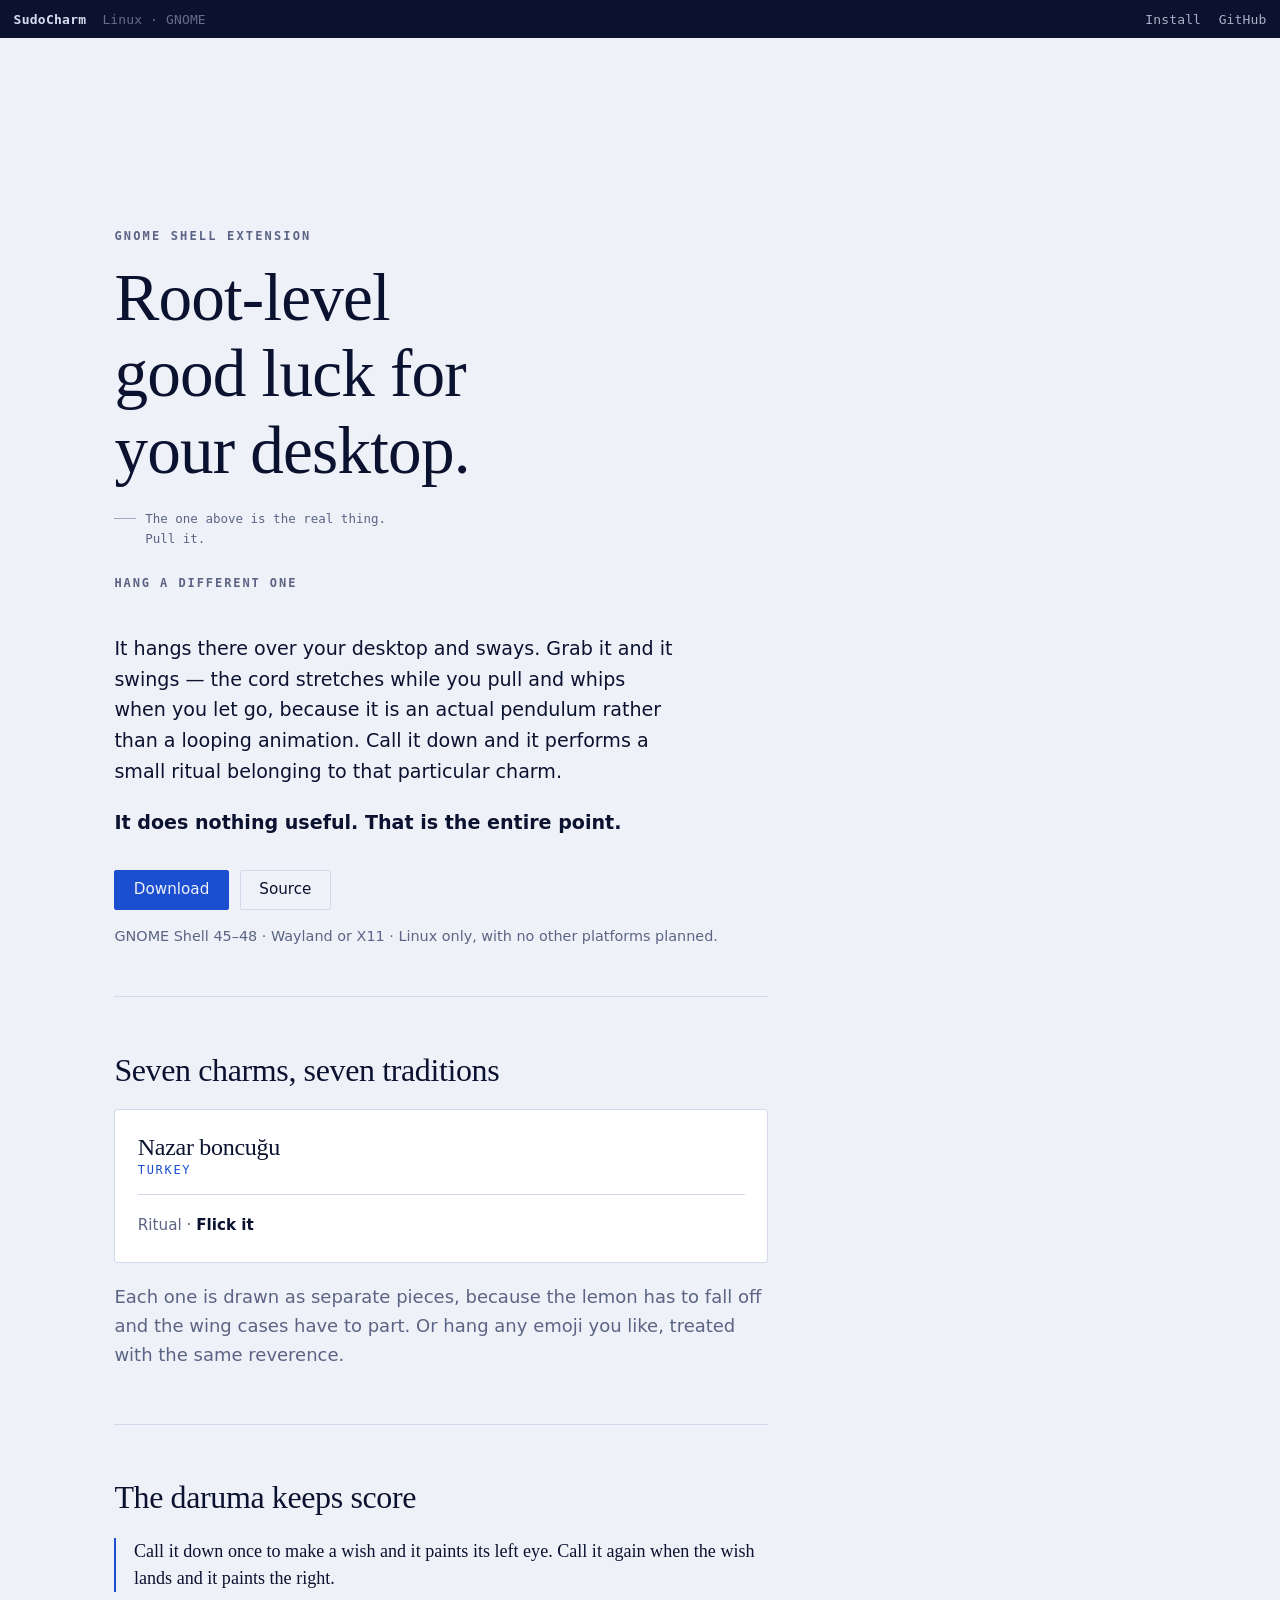
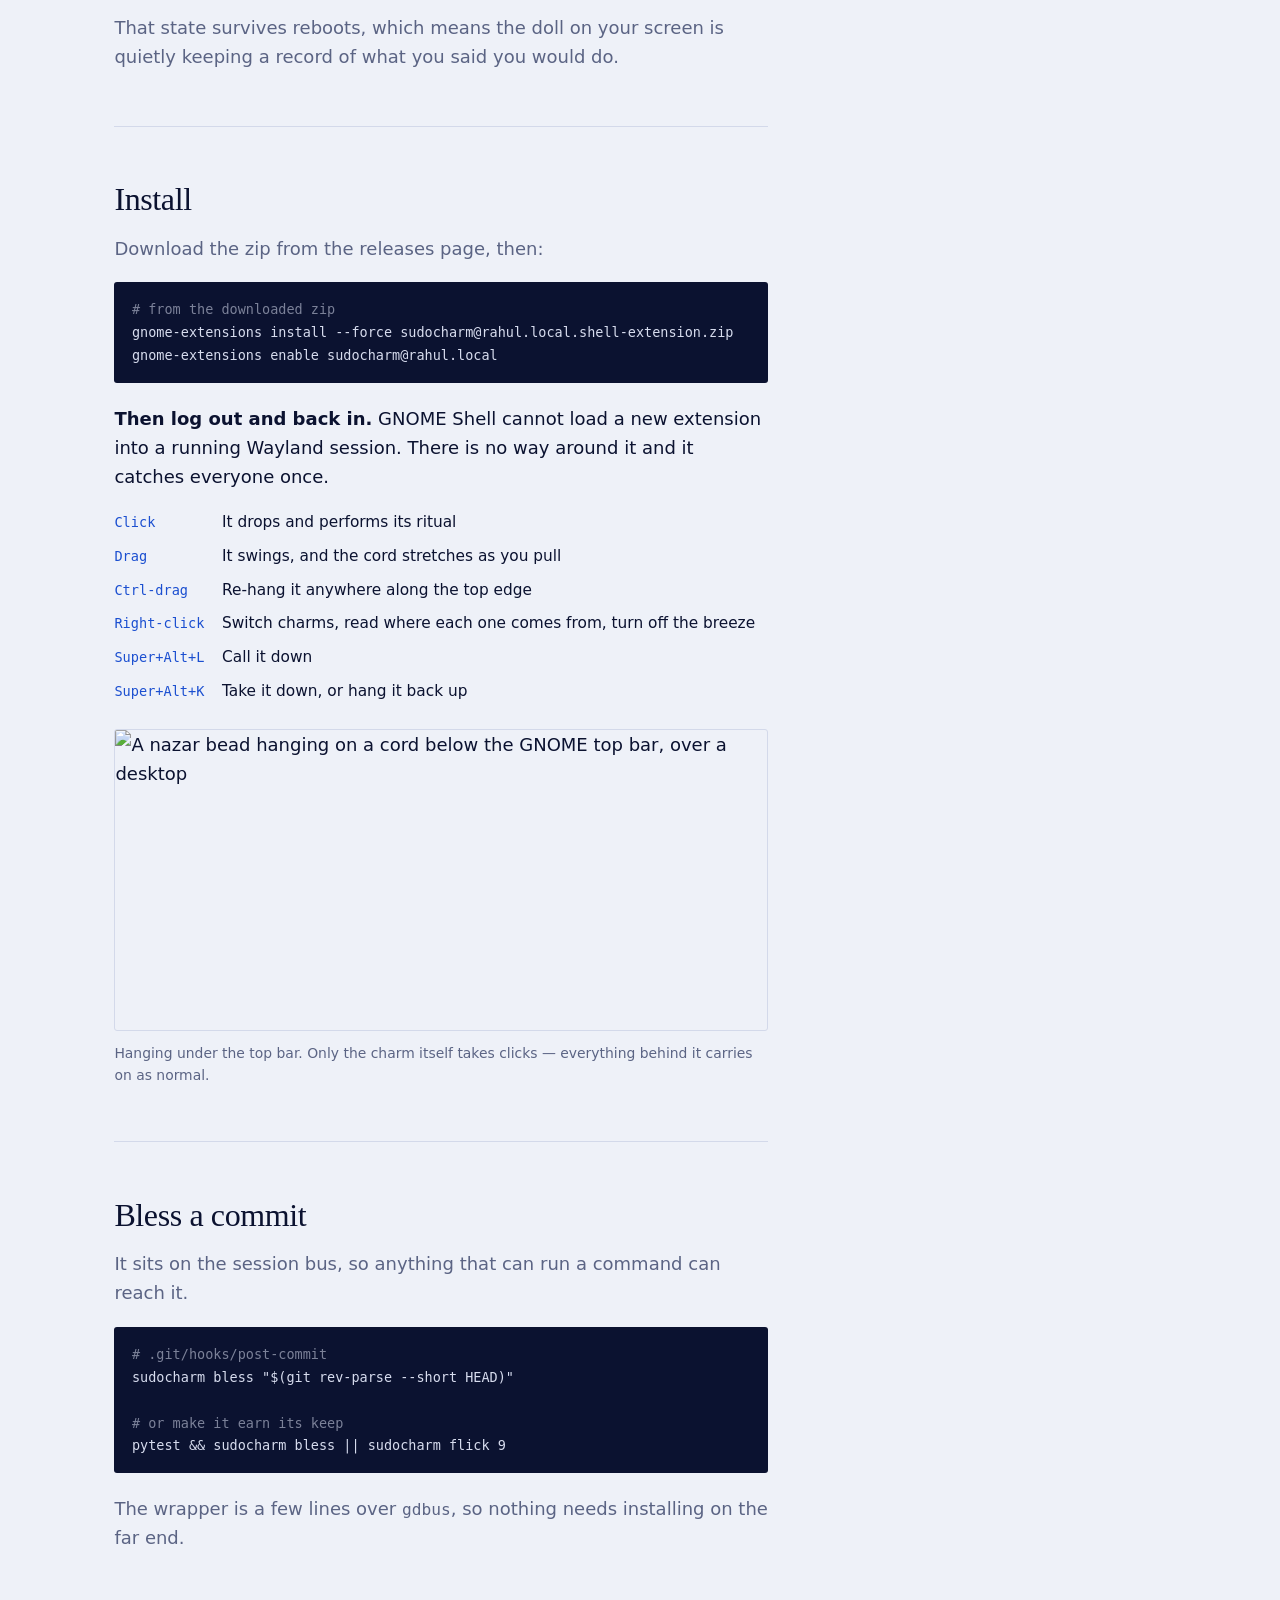
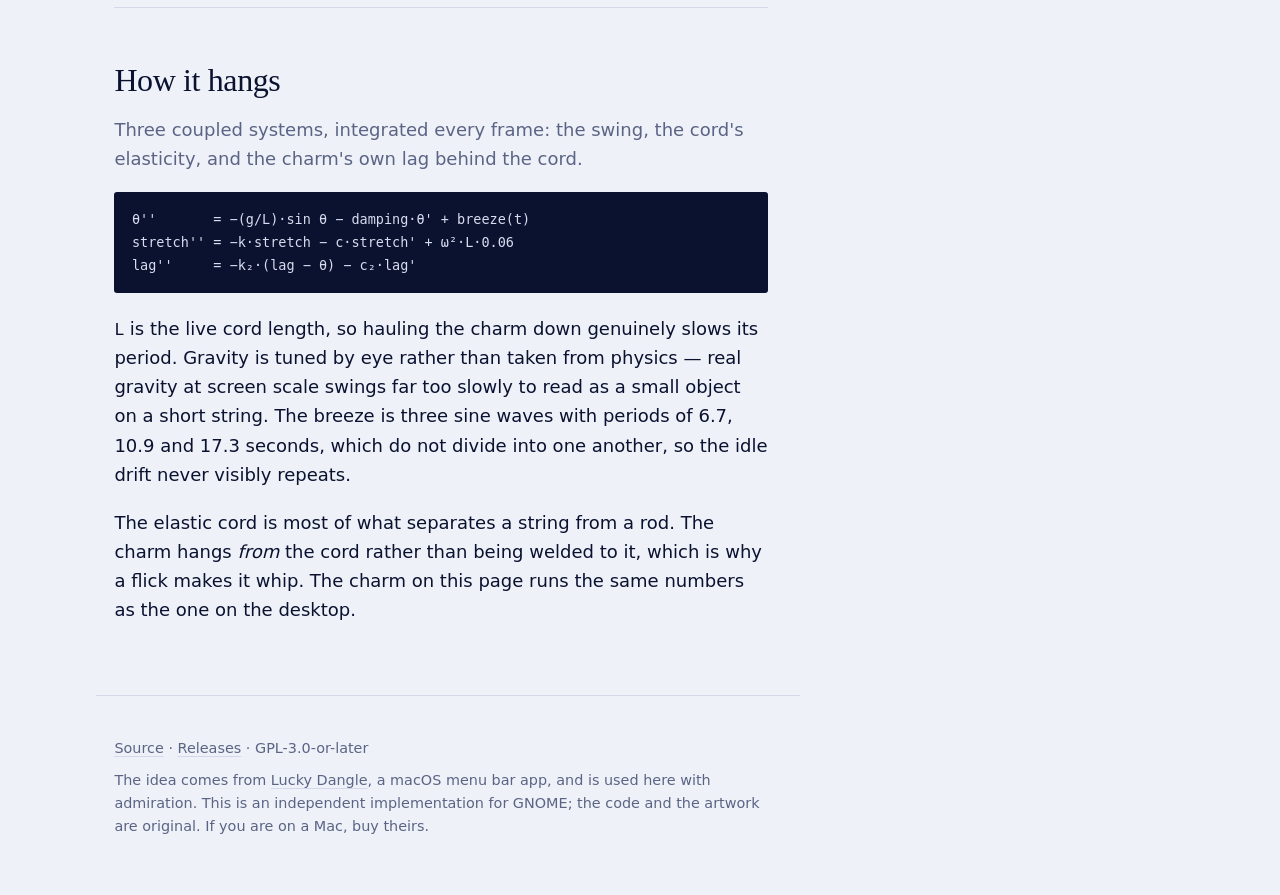
==== site/index.template.html @ a190c5fa "Hang the charm in the corner, over the page, with nothing behind it The shelf was wrong. It solved t" ====
<!doctype html>
<html lang="en" data-charm="nazar">
<head>
<meta charset="utf-8">
<meta name="viewport" content="width=device-width, initial-scale=1, viewport-fit=cover">
<title>SudoCharm — root-level good luck for your desktop</title>
<meta name="description" content="A good luck charm that hangs from the top of your screen and sways. A GNOME Shell extension for Linux. It does nothing useful, and that is the entire point.">
<meta name="theme-color" content="#0b1230">
<meta property="og:type" content="website">
<meta property="og:title" content="SudoCharm">
<meta property="og:description" content="Root-level good luck for your desktop. A good luck charm that hangs from the top of your screen and sways.">
<meta property="og:url" content="https://rahulpatwa1303.github.io/SudoCharm/">
<meta name="twitter:card" content="summary_large_image">
<link rel="icon" href="data:image/svg+xml,%3Csvg xmlns='http://www.w3.org/2000/svg' viewBox='0 0 32 32'%3E%3Cpath d='M16 0v9' stroke='%23888' stroke-width='1.5'/%3E%3Ccircle cx='16' cy='21' r='10' fill='%231b4fd0'/%3E%3Ccircle cx='16' cy='21' r='6.4' fill='%23fff'/%3E%3Ccircle cx='16' cy='21' r='3.4' fill='%2360c0e0'/%3E%3Ccircle cx='16' cy='21' r='1.5' fill='%230b1230'/%3E%3C/svg%3E">
<style>
/* ---------------------------------------------------------------- palette
 * One set of tokens, re-pointed per charm. Only the tokens change; every
 * consumer transitions, which is what makes the theme swap feel like the
 * page was re-hung rather than repainted. */
:root {
  --paper: #eef1f8;  --ink: #0b1230;  --accent: #1b4fd0;
  --muted: #5b6484;  --rule: #d3d9ea;  --bar: #0b1230;  --bar-ink: #d7dcee;
  --card: #ffffff;   --cord: #7d8398;
  --serif: Georgia, 'Iowan Old Style', 'Palatino Linotype', Palatino, serif;
  --sans: ui-sans-serif, system-ui, -apple-system, 'Segoe UI', Roboto, 'Helvetica Neue', Arial, sans-serif;
  --mono: ui-monospace, 'SF Mono', 'JetBrains Mono', 'DejaVu Sans Mono', Menlo, Consolas, monospace;
  --bar-h: 34px;
  color-scheme: light;
}
:root[data-charm=hamsa]     { --paper:#e9f2f0; --ink:#062421; --accent:#0d7a70; --muted:#4c6b67; --rule:#cbdfdb; --bar:#062421; --bar-ink:#cfe4e0; }
:root[data-charm=nimbu]     { --paper:#fbf5e4; --ink:#382806; --accent:#c8371f; --muted:#6d5c30; --rule:#e6dcbe; --bar:#382806; --bar-ink:#efe3c4; }
:root[data-charm=daruma]    { --paper:#f8ecea; --ink:#2e0c0a; --accent:#a5251c; --muted:#6f4a46; --rule:#e6cdc9; --bar:#2e0c0a; --bar-ink:#efd7d3; }
:root[data-charm=neko]      { --paper:#f7f6f3; --ink:#241f18; --accent:#a8781f; --muted:#6b6255; --rule:#e2ded4; --bar:#241f18; --bar-ink:#e8e3d8; }
:root[data-charm=horseshoe] { --paper:#f1edea; --ink:#211816; --accent:#7a4a2c; --muted:#6a5c55; --rule:#ded5cf; --bar:#211816; --bar-ink:#e5dcd6; }
:root[data-charm=scarab]    { --paper:#e9f1ec; --ink:#06231a; --accent:#0f7a52; --muted:#4d6b5e; --rule:#ccdfd4; --bar:#06231a; --bar-ink:#cfe6da; }

/* dark:start */
@media (prefers-color-scheme: dark) {
  :root {
    --paper:#080c1c; --ink:#dfe4f4; --accent:#6f9bff; --muted:#8a93b2;
    --rule:#1c2440; --bar:#05091a; --bar-ink:#aeb7d6;
    --card:#0f1428; --cord:#59607a; color-scheme: dark;
  }
  :root[data-charm=hamsa]     { --paper:#051614; --ink:#d5e7e3; --accent:#3fbfae; --muted:#7d9c96; --rule:#0e2b27; --bar:#03110f; --bar-ink:#a8c6c0; --card:#082019; }
  :root[data-charm=nimbu]     { --paper:#191204; --ink:#f0e4c6; --accent:#f0703f; --muted:#a2916a; --rule:#33280d; --bar:#120d03; --bar-ink:#d4c395; --card:#221909; }
  :root[data-charm=daruma]    { --paper:#170705; --ink:#f2dbd7; --accent:#e2604f; --muted:#a58480; --rule:#33130f; --bar:#100403; --bar-ink:#d3aca6; --card:#210b09; }
  :root[data-charm=neko]      { --paper:#12100d; --ink:#eee9dd; --accent:#e0ad4a; --muted:#9a9184; --rule:#2b271f; --bar:#0c0a08; --bar-ink:#cbc4b4; --card:#1b1813; }
  :root[data-charm=horseshoe] { --paper:#100b0a; --ink:#eae0d9; --accent:#c88a5c; --muted:#988a81; --rule:#292019; --bar:#0a0706; --bar-ink:#c6b8ae; --card:#191210; }
  :root[data-charm=scarab]    { --paper:#041310; --ink:#d7ece0; --accent:#35c085; --muted:#7ea08f; --rule:#0d2b21; --bar:#020d0a; --bar-ink:#a8cbb9; --card:#071e17; }
}
/* dark:end */

/* ------------------------------------------------------------------ base */
* { box-sizing: border-box; }
html { -webkit-text-size-adjust: 100%; }
body {
  margin: 0;
  background: var(--paper);
  color: var(--ink);
  font: 400 clamp(16px, 1rem + 0.2vw, 18px)/1.62 var(--sans);
  transition: background-color .55s ease, color .55s ease;
  overflow-x: hidden;
}
a { color: inherit; }
h1, h2, h3 { font-family: var(--serif); font-weight: 400; letter-spacing: -0.012em; line-height: 1.14; margin: 0; }
p { margin: 0 0 1.05em; }
p:last-child { margin-bottom: 0; }
code, kbd { font-family: var(--mono); font-size: 0.9em; }

:where(a, button):focus-visible {
  outline: 2px solid var(--accent);
  outline-offset: 3px;
  border-radius: 3px;
}

/* -------------------------------------------------------------- top bar
 * The site navigation is the edge of the screen the charm hangs from.
 * That is the whole conceit, so it earns being the only fixed chrome. */
.bar {
  position: fixed; inset: 0 0 auto 0; height: var(--bar-h); z-index: 40;
  display: flex; align-items: center; gap: 1rem;
  padding: 0 max(0.85rem, env(safe-area-inset-left)) 0 max(0.85rem, env(safe-area-inset-right));
  background: var(--bar); color: var(--bar-ink);
  font: 500 13px/1 var(--mono); letter-spacing: 0.01em;
  transition: background-color .55s ease, color .55s ease;
}
.bar b { font-weight: 600; letter-spacing: 0.02em; flex: none; }
.bar nav { margin-left: auto; display: flex; gap: 1.1rem; flex: none; }
.bar a { text-decoration: none; opacity: .78; white-space: nowrap; }
.bar a:hover { opacity: 1; text-decoration: underline; text-underline-offset: 3px; }
.bar .hide-xs { overflow: hidden; white-space: nowrap; }
@media (max-width: 30rem) { .bar .hide-xs { display: none; } .bar nav { gap: .85rem; } }

/* --------------------------------------------------------------- the rig
 * Fixed over everything and inert, except the charm itself — the same
 * arrangement the extension uses on the desktop, for the same reason. */
.rig { position: fixed; inset: 0; z-index: 30; pointer-events: none; }

/* Nothing sits behind the charm — no panel, no band, no scrim. It hangs in
 * the corner over whatever the page is showing, which is exactly what it does
 * over your windows. Anything painted behind it would be a backdrop the real
 * thing does not have. */
body.dragging { user-select: none; }
.hook {
  position: absolute; width: 12px; height: 5px; margin-left: -6px;
  border-radius: 0 0 6px 6px; background: var(--bar-ink); opacity: .55;
}
.pendulum { position: absolute; transform-origin: 50% 0; will-change: transform; }
.cordline {
  position: absolute; left: -1px; top: 0; width: 2px;
  transform-origin: 50% 0; will-change: transform;
  background: linear-gradient(var(--cord), var(--cord));
  border-radius: 1px; opacity: .85;
}
.bin { position: absolute; left: 0; top: 0; transform-origin: 50% 0; will-change: transform; }
.charm {
  display: block; width: 100%; height: 100%; padding: 0; margin: 0;
  border: 0; background: none; pointer-events: auto;
  cursor: grab; touch-action: none; -webkit-tap-highlight-color: transparent;
}
.charm:active { cursor: grabbing; }
.rig.dragging .charm { cursor: grabbing; }
.stack { position: absolute; inset: 0; transform-origin: 50% 50%; }
.part {
  position: absolute; inset: 0; width: 100%; height: 100%;
  object-fit: contain; transform-origin: 50% 50%;
  -webkit-user-drag: none; user-select: none; pointer-events: none;
  filter: drop-shadow(0 6px 10px rgba(0,0,0,.22));
}
.part[hidden] { display: none; }

/* ------------------------------------------------------------- structure */
main {
  position: relative; z-index: 10;
  /* Enough clearance that the headline starts below the hanging charm rather
     than behind it. Everything further down is free to scroll past it. */
  padding: calc(var(--top-gap, 11rem) + .5rem) 1.15rem 0;
  max-width: 44rem;
}
@media (min-width: 62rem) {
  :root { --bar-h: 38px; }
  main {
    margin-left: max(7vw, calc(50% - 34rem));
    padding-right: 2rem;
    padding-top: calc(var(--bar-h) + 1rem);
  }
}
section { padding: 3.4rem 0; border-top: 1px solid var(--rule); transition: border-color .55s ease; }
section:first-of-type { border-top: 0; }
h2 { font-size: clamp(1.5rem, 1.1rem + 1.4vw, 2rem); margin-bottom: 1rem; }
.lede { color: var(--muted); transition: color .55s ease; }

/* ----------------------------------------------------------------- hero */
.hero { padding-top: .75rem; padding-bottom: 3rem; }
@media (min-width: 62rem) { .hero { padding-top: clamp(7rem, 22vh, 11rem); } }
.eyebrow {
  font: 600 12px/1 var(--mono); letter-spacing: .18em; text-transform: uppercase;
  color: var(--muted); margin-bottom: 1.1rem;
}
.hero h1 {
  font-size: clamp(2.35rem, 1.5rem + 4.6vw, 4.2rem);
  max-width: 15ch; margin-bottom: 1.25rem; text-wrap: balance;
}
.hero .sub { font-size: 1.06em; max-width: 34ch; }
@media (min-width: 46rem) { .hero .sub { max-width: 46ch; } }
.pull {
  margin: 0 0 1.7rem; font: 500 12.5px/1.6 var(--mono); color: var(--muted);
  display: flex; align-items: baseline; gap: .55rem; max-width: 40ch;
}
.pull::before {
  content: ''; flex: none; width: 22px; height: 1px; position: relative; top: -.32em;
  background: currentColor; opacity: .5;
}

/* --------------------------------------------------------------- buttons */
.row { display: flex; flex-wrap: wrap; gap: .7rem; margin-top: 2rem; }
.btn {
  display: inline-flex; align-items: center; gap: .5rem;
  padding: .7rem 1.15rem; border-radius: 2px; text-decoration: none;
  font: 500 .95rem/1 var(--sans); border: 1px solid var(--accent);
  background: var(--accent); color: var(--paper);
  transition: background-color .55s ease, border-color .55s ease, color .55s ease, transform .12s ease;
}
.btn:hover { transform: translateY(-1px); }
.btn.ghost { background: none; color: var(--ink); border-color: var(--rule); }
.btn.ghost:hover { border-color: var(--accent); }
.platform { margin-top: .95rem; font-size: .9rem; color: var(--muted); }

/* ----------------------------------------------------------------- picker
 * A grid rather than a wrapping row: seven items wrapping at phone width
 * break 5 and 2, which looks like an accident. Four and three does not. */
.pick-label {
  margin: 0 0 .75rem; font: 600 12px/1 var(--mono);
  letter-spacing: .16em; text-transform: uppercase; color: var(--muted);
  transition: color .55s ease;
}
.picker {
  display: grid; grid-template-columns: repeat(4, 1fr);
  gap: .55rem; max-width: 21rem; margin: 0 0 2rem;
}
@media (min-width: 34rem) { .picker { grid-template-columns: repeat(7, 1fr); max-width: 31rem; } }
.swatch {
  width: 100%; aspect-ratio: 1; padding: .34rem; border-radius: 50%; cursor: pointer;
  border: 1px solid var(--rule); background: var(--card);
  transition: border-color .3s ease, background-color .55s ease, transform .16s ease;
}
.swatch img { width: 100%; height: 100%; object-fit: contain; display: block; }
.swatch:hover { transform: translateY(-2px); }
.swatch[aria-pressed=true] { border-color: var(--accent); box-shadow: inset 0 0 0 2px var(--accent); }

/* ------------------------------------------------------------ charm card */
.card {
  background: var(--card); border: 1px solid var(--rule); border-radius: 3px;
  padding: 1.5rem 1.4rem; transition: background-color .55s ease, border-color .55s ease;
}
.card h3 { font-size: 1.5rem; margin-bottom: .15rem; }
.card .origin { font: 500 12px/1 var(--mono); letter-spacing: .14em; text-transform: uppercase; color: var(--accent); margin-bottom: 1rem; transition: color .55s ease; }
.card .ritual { margin-top: 1.1rem; padding-top: 1.1rem; border-top: 1px solid var(--rule); font-size: .95rem; color: var(--muted); }
.card .ritual b { color: var(--ink); font-weight: 600; }

/* ------------------------------------------------------------------ code */
pre {
  margin: 1.2rem 0 0; padding: 1rem 1.1rem; overflow-x: auto;
  background: var(--bar); color: var(--bar-ink); border-radius: 3px;
  font: 400 13.5px/1.7 var(--mono); transition: background-color .55s ease, color .55s ease;
}
pre .c { opacity: .55; }
figure { margin: 1.6rem 0 0; }
figure img { width: 100%; height: auto; display: block; border: 1px solid var(--rule); border-radius: 3px; }
figcaption { margin-top: .65rem; font-size: .87rem; color: var(--muted); }

dl.keys { margin: 1.2rem 0 0; display: grid; grid-template-columns: auto 1fr; gap: .55rem 1.1rem; align-items: baseline; font-size: .96rem; }
dl.keys dt { font-family: var(--mono); font-size: .85rem; color: var(--accent); transition: color .55s ease; }
dl.keys dd { margin: 0; }

blockquote {
  margin: 1.4rem 0 0; padding-left: 1.1rem; border-left: 2px solid var(--accent);
  font-family: var(--serif); font-size: 1.13rem; line-height: 1.5;
  transition: border-color .55s ease;
}

footer {
  position: relative; z-index: 10; margin-top: 1rem;
  padding: 2.6rem 1.15rem calc(3rem + env(safe-area-inset-bottom));
  border-top: 1px solid var(--rule); color: var(--muted);
  font-size: .9rem; max-width: 44rem;
  transition: border-color .55s ease, color .55s ease;
}
@media (min-width: 62rem) { footer { margin-left: max(7vw, calc(50% - 34rem)); } }
footer a { text-decoration-color: var(--rule); text-underline-offset: 3px; }
footer p { margin-bottom: .55em; }
.count { font-family: var(--mono); font-size: .82rem; }

@media (prefers-reduced-motion: reduce) {
  * { transition-duration: .01ms !important; animation-duration: .01ms !important; }
}
</style>
</head>
<body>

<header class="bar">
  <b>SudoCharm</b>
  <span class="hide-xs" style="opacity:.45">Linux · GNOME</span>
  <nav>
    <a href="#install">Install</a>
    <a href="https://github.com/rahulpatwa1303/SudoCharm">GitHub</a>
  </nav>
</header>

<div class="rig" id="rig">
  <div class="hook" id="hook" aria-hidden="true"></div>
  <div class="pendulum" id="pendulum">
    <div class="cordline" id="cordline" aria-hidden="true"></div>
    <div class="bin" id="bin">
      <button class="charm" id="charm" aria-label="Nazar boncuğu, hanging. Drag to swing it, or activate to perform its ritual.">
        <span class="stack" id="stack"></span>
      </button>
    </div>
  </div>
</div>

<main>

  <section class="hero">
    <p class="eyebrow">GNOME Shell extension</p>
    <h1>Root-level good luck for your desktop.</h1>

    <!-- Directly under the headline, because on a phone this is the only part
         of the page the visitor can play with without scrolling. -->
    <p class="pull" id="hint">The one above is the real thing. Pull it.</p>
    <p class="pick-label" id="pick-label">Hang a different one</p>
    <div class="picker" id="picker" role="group" aria-labelledby="pick-label"></div>

    <p class="sub">It hangs there over your desktop and sways. Grab it and it swings — the cord
    stretches while you pull and whips when you let go, because it is an actual pendulum
    rather than a looping animation. Call it down and it performs a small ritual belonging
    to that particular charm.</p>
    <p class="sub" style="margin-top:1.1rem"><strong>It does nothing useful. That is the entire point.</strong></p>
    <div class="row">
      <a class="btn" href="https://github.com/rahulpatwa1303/SudoCharm/releases">Download</a>
      <a class="btn ghost" href="https://github.com/rahulpatwa1303/SudoCharm">Source</a>
    </div>
    <p class="platform">GNOME Shell 45–48 · Wayland or X11 · Linux only, with no other platforms planned.</p>
  </section>

  <section>
    <h2>Seven charms, seven traditions</h2>
    <div class="card" id="card" style="margin-top:1.3rem">
      <h3 id="c-name">Nazar boncuğu</h3>
      <p class="origin" id="c-origin">Turkey</p>
      <p id="c-story"></p>
      <p class="ritual">Ritual · <b id="c-ritual">Flick it</b></p>
    </div>
    <p class="lede" style="margin-top:1.2rem">Each one is drawn as separate pieces, because the lemon has to
    fall off and the wing cases have to part. Or hang any emoji you like, treated with the
    same reverence.</p>
  </section>

  <section>
    <h2>The daruma keeps score</h2>
    <blockquote>Call it down once to make a wish and it paints its left eye. Call it again
    when the wish lands and it paints the right.</blockquote>
    <p class="lede" style="margin-top:1.3rem">That state survives reboots, which means the doll on your
    screen is quietly keeping a record of what you said you would do.</p>
  </section>

  <section id="install">
    <h2>Install</h2>
    <p class="lede">Download the zip from the releases page, then:</p>
<pre><span class="c"># from the downloaded zip</span>
gnome-extensions install --force sudocharm@rahul.local.shell-extension.zip
gnome-extensions enable sudocharm@rahul.local</pre>
    <p style="margin-top:1.3rem"><strong>Then log out and back in.</strong> GNOME Shell cannot load a new
    extension into a running Wayland session. There is no way around it and it catches everyone once.</p>
    <dl class="keys">
      <dt>Click</dt><dd>It drops and performs its ritual</dd>
      <dt>Drag</dt><dd>It swings, and the cord stretches as you pull</dd>
      <dt>Ctrl-drag</dt><dd>Re-hang it anywhere along the top edge</dd>
      <dt>Right-click</dt><dd>Switch charms, read where each one comes from, turn off the breeze</dd>
      <dt>Super+Alt+L</dt><dd>Call it down</dd>
      <dt>Super+Alt+K</dt><dd>Take it down, or hang it back up</dd>
    </dl>
    <figure>
      <img src="__SHOT__" alt="A nazar bead hanging on a cord below the GNOME top bar, over a desktop" width="900" height="415" loading="lazy">
      <figcaption>Hanging under the top bar. Only the charm itself takes clicks — everything behind it carries on as normal.</figcaption>
    </figure>
  </section>

  <section>
    <h2>Bless a commit</h2>
    <p class="lede">It sits on the session bus, so anything that can run a command can reach it.</p>
<pre><span class="c"># .git/hooks/post-commit</span>
sudocharm bless "$(git rev-parse --short HEAD)"

<span class="c"># or make it earn its keep</span>
pytest &amp;&amp; sudocharm bless || sudocharm flick 9</pre>
    <p style="margin-top:1.3rem" class="lede">The wrapper is a few lines over <code>gdbus</code>, so nothing
    needs installing on the far end.</p>
  </section>

  <section>
    <h2>How it hangs</h2>
    <p class="lede">Three coupled systems, integrated every frame: the swing, the cord's
    elasticity, and the charm's own lag behind the cord.</p>
<pre>θ''       = −(g/L)·sin θ − damping·θ' + breeze(t)
stretch'' = −k·stretch − c·stretch' + ω²·L·0.06
lag''     = −k₂·(lag − θ) − c₂·lag'</pre>
    <p style="margin-top:1.3rem"><code>L</code> is the live cord length, so hauling the charm down genuinely
    slows its period. Gravity is tuned by eye rather than taken from physics — real gravity at screen
    scale swings far too slowly to read as a small object on a short string. The breeze is three sine
    waves with periods of 6.7, 10.9 and 17.3 seconds, which do not divide into one another, so the
    idle drift never visibly repeats.</p>
    <p>The elastic cord is most of what separates a string from a rod. The charm hangs <em>from</em>
    the cord rather than being welded to it, which is why a flick makes it whip. The charm on this
    page runs the same numbers as the one on the desktop.</p>
  </section>

</main>

<footer>
  <p><a href="https://github.com/rahulpatwa1303/SudoCharm">Source</a> · <a href="https://github.com/rahulpatwa1303/SudoCharm/releases">Releases</a> · GPL-3.0-or-later</p>
  <p>The idea comes from <a href="https://luckydangle.app/">Lucky Dangle</a>, a macOS menu bar app, and is
  used here with admiration. This is an independent implementation for GNOME; the code and the artwork
  are original. If you are on a Mac, buy theirs.</p>
  <p class="count" id="count"></p>
</footer>

<script>
(() => {
'use strict';

const ART = __ART__;

/* ------------------------------------------------------------------ charms
 * Layer order is paint order. `hang` is how far down its own square canvas
 * the artwork begins, so the cord can be drawn into the charm rather than
 * stopping short of it. Pivots are fractions of the same canvas. */
const CHARMS = [
  { id:'nazar', name:'Nazar boncuğu', origin:'Turkey', ritual:'Flick it and it spins', hang:0.06,
    story:'A glass eye worn against the evil eye. Blue on white on blue — it stares back at whatever was staring at you.',
    parts:[{k:'body', img:'nazar'}] },
  { id:'hamsa', name:'Hamsa', origin:'Middle East & North Africa', ritual:'The eye wakes', hang:0.05,
    story:'An open hand carried for protection and good fortune. The eye in the palm keeps watch so you do not have to.',
    parts:[{k:'body', img:'hamsa'}] },
  { id:'nimbu', name:'Nimbu-mirchi', origin:'India', ritual:'The old lemon drops off, a fresh one rises', hang:0.02,
    story:'Seven chilies and a lemon, hung at the threshold to turn away misfortune. It is replaced every Saturday, because luck goes stale.',
    parts:[{k:'string', img:'nimbu-string'}, {k:'lemon', img:'nimbu-lemon', pivot:'50% 60%'}] },
  { id:'daruma', name:'Daruma', origin:'Japan', ritual:'Paint one eye for the wish, the other when it lands', hang:0.10,
    story:'A wishing doll for goals that take some grit. Knock it over and it rights itself — seven times down, eight times up.',
    parts:[{k:'body', img:'daruma-body'},
           {k:'eyeL', svg:'43.5,48.2,41.4,45.8', hidden:true},
           {k:'eyeR', svg:'83.8,48.2,81.7,45.9', hidden:true}] },
  { id:'neko', name:'Maneki-neko', origin:'Japan', ritual:'Three beckons', hang:0.10,
    story:'A beckoning cat that invites good fortune in. The raised paw is a come-here, not a wave — the gesture reads backwards to most of the world.',
    parts:[{k:'body', img:'neko-body'}, {k:'paw', img:'neko-paw', pivot:'54% 64%'}] },
  { id:'horseshoe', name:'Horseshoe', origin:'Europe', ritual:'A flip and a bounce', hang:0.10,
    story:'Iron, luck, and an argument that has run for centuries: ends up to hold the luck in, or ends down to pour it over you. Pick a side.',
    parts:[{k:'body', img:'horseshoe'}] },
  { id:'scarab', name:'Scarab', origin:'Egypt', ritual:'The wing cases part', hang:0.06,
    story:'The beetle that rolls the sun across the sky each morning. Carried as a promise that things come back around.',
    parts:[{k:'body', img:'scarab-body'},
           {k:'wingL', img:'scarab-wing-l', pivot:'50% 31%'},
           {k:'wingR', img:'scarab-wing-r', pivot:'50% 31%'}] },
];

/* The daruma's pupils are two circles at measured positions on the 128 grid,
 * cheaper to build here than to ship as two more images. */
const eyeSVG = s => {
  const [cx, cy, hx, hy] = s.split(',');
  return 'data:image/svg+xml,' + encodeURIComponent(
    `<svg xmlns="http://www.w3.org/2000/svg" viewBox="0 0 128 128">` +
    `<circle cx="${cx}" cy="${cy}" r="6.5" fill="#141110"/>` +
    `<circle cx="${hx}" cy="${hy}" r="1.4" fill="#fff" opacity=".5"/></svg>`);
};

/* --------------------------------------------------------------- constants
 * Lifted from pendulum.js. Changing these here and not there is how the page
 * stops being an honest demo. */
const GRAVITY = 2600, DAMPING = 0.55;
const FREE_SWING = 1.05, MAX_SWING = 1.5, FLICK_CAP = 6.5;
const BREEZE = [[2.1, 6.7, 0], [1.3, 10.9, 1.3], [0.7, 17.3, 2.6]];
const STRETCH_K = 150, STRETCH_C = 11, SLACK = 0.18, CENTRIFUGAL = 0.06, RETURN_SPEED = 2600;
const LAG_K = 95, LAG_C = 8.5, MAX_LAG = 0.55;

const clamp = (v, lo, hi) => v < lo ? lo : v > hi ? hi : v;
const store = {
  get(k, d) { try { const v = localStorage.getItem('sudocharm.' + k); return v === null ? d : +v; } catch { return d; } },
  set(k, v) { try { localStorage.setItem('sudocharm.' + k, v); } catch {} },
};

const rig = document.getElementById('rig');
const hook = document.getElementById('hook');
const pend = document.getElementById('pendulum');
const cord = document.getElementById('cordline');
const bin = document.getElementById('bin');
const charmEl = document.getElementById('charm');
const stack = document.getElementById('stack');
const reduced = matchMedia('(prefers-reduced-motion: reduce)');

let charm = CHARMS[0], parts = {};
let size = 120, cordRest = 78, anchorX = 0, anchorY = 0;
let theta = 0.06, omega = 0, ceiling = FREE_SWING;
let stretch = 0, stretchVel = 0, lag = 0, lagVel = 0, drop = 0, dropTarget = 0;
let time = 0, last = 0, dragging = false, blessing = false, touched = false;
let dragPointer = null, dragTheta = 0, dragThetaPrev = 0, dragTimePrev = 0, moved = false;

/* --------------------------------------------------------------- geometry */
const WIDE = 62 * 16;      // matches the desktop breakpoint in the stylesheet

function layout() {
  const w = innerWidth, h = innerHeight;
  const root = document.documentElement;
  const bar = parseFloat(getComputedStyle(root).getPropertyValue('--bar-h')) || 34;
  const wide = w >= WIDE;

  /* It hangs in the top corner at every width, over the page, with nothing
   * behind it — the same place and the same manners as on a desktop, where
   * the extension's own default anchor is 0.86 across. On a phone it is
   * smaller and on a shorter cord, so it keeps to the corner instead of
   * swinging across the column. */
  size = wide ? clamp(Math.min(w, h) * 0.18, 96, 154)
              : clamp(w * 0.23, 78, 108);
  cordRest = wide ? clamp(h * 0.09, 58, 108) : clamp(h * 0.055, 38, 66);
  anchorX = Math.round(w * (wide ? 0.8 : 0.84));
  anchorY = bar;

  pend.style.left = anchorX + 'px';
  pend.style.top = anchorY + 'px';
  hook.style.left = anchorX + 'px';
  hook.style.top = (anchorY - 1) + 'px';
  cord.style.height = cordRest + 'px';
  bin.style.width = size + 'px';
  bin.style.height = size + 'px';

  // Where the page's first line may start: clear of the charm at rest.
  root.style.setProperty('--top-gap',
    Math.round(bar + cordRest + size) + 'px');
}

/* Mobile browsers resize the viewport as the address bar hides and comes back.
 * Relaying out on that would resize and reposition the charm every time the
 * page is scrolled, which reads as the thing glitching. Only a real change of
 * width, or a height change too large to be browser chrome, counts. */
let lastW = 0, lastH = 0;
function maybeLayout() {
  if (innerWidth === lastW && Math.abs(innerHeight - lastH) < 140)
    return;
  lastW = innerWidth;
  lastH = innerHeight;
  layout();
}

/* Past this the cord resists rather than stops. A hard cap reads as broken:
 * the charm halts while the cursor carries on without it. */
const softStretch = () => Math.max(innerHeight * 0.55, cordRest * 6 + size * 2);
function rubberBand(raw) {
  const floor = -cordRest * SLACK;
  if (raw <= floor) return floor;
  const soft = softStretch();
  return raw <= soft ? raw : soft + (raw - soft) * 0.3;
}

/* ------------------------------------------------------------------ build */
function build(next, animate) {
  charm = next;
  document.documentElement.dataset.charm = charm.id;
  stack.replaceChildren();
  parts = {};
  for (const p of charm.parts) {
    const el = document.createElement('img');
    el.className = 'part';
    el.src = p.img ? ART[p.img] : eyeSVG(p.svg);
    el.alt = '';
    el.decoding = 'async';
    if (p.pivot) el.style.transformOrigin = p.pivot;
    if (p.hidden) el.hidden = true;
    stack.append(el);
    parts[p.k] = el;
  }
  if (charm.id === 'daruma') {
    const st = store.get('daruma', 0);
    if (st >= 1) parts.eyeL.hidden = false;
    if (st >= 2) parts.eyeR.hidden = false;
  }
  charmEl.setAttribute('aria-label',
    charm.name + ', hanging. Drag to swing it, or activate to perform its ritual.');

  document.getElementById('c-name').textContent = charm.name;
  document.getElementById('c-origin').textContent = charm.origin;
  document.getElementById('c-story').textContent = charm.story;
  document.getElementById('c-ritual').textContent = charm.ritual;
  for (const b of picker.children)
    b.setAttribute('aria-pressed', String(b.dataset.id === charm.id));

  // A newly hung charm should settle, not appear.
  if (animate && !reduced.matches) { omega += 1.9; ceiling = MAX_SWING; }
}

/* ---------------------------------------------------------------- rituals */
const wait = ms => new Promise(r => setTimeout(r, ms));
const anim = (el, frames, ms, opts = {}) =>
  el.animate(frames, { duration: reduced.matches ? 1 : ms, easing: 'cubic-bezier(.34,.06,.2,1)', ...opts });

async function ritual() {
  switch (charm.id) {
    case 'nazar':
      stack.style.transformStyle = 'preserve-3d';
      anim(stack, [{ transform: 'rotateY(0)' }, { transform: 'rotateY(360deg)' }], 900,
        { easing: 'cubic-bezier(.5,0,.3,1)' });
      return 900;
    case 'hamsa':
      anim(stack, [{ transform: 'scale(1)', filter: 'brightness(1)' },
                   { transform: 'scale(1.09)', filter: 'brightness(1.35)', offset: .35 },
                   { transform: 'scale(1)', filter: 'brightness(1)' }], 780);
      return 780;
    case 'nimbu': {
      const lemon = parts.lemon;
      anim(lemon, [{ transform: 'none', opacity: 1 },
                   { transform: 'translateY(90%) rotate(38deg)', opacity: 0 }], 460,
        { easing: 'cubic-bezier(.5,0,.9,.5)' });
      await wait(480);
      anim(lemon, [{ transform: 'translateY(-55%) scale(.7)', opacity: 0 },
                   { transform: 'none', opacity: 1 }], 480);
      return 500;
    }
    case 'daruma': {
      let st = store.get('daruma', 0);
      if (st >= 2) { st = 0; parts.eyeL.hidden = true; parts.eyeR.hidden = true; await wait(220); }
      const eye = st === 0 ? parts.eyeL : parts.eyeR;
      eye.hidden = false;
      anim(eye, [{ transform: 'scale(.2)', opacity: 0 }, { transform: 'none', opacity: 1 }], 420);
      store.set('daruma', st + 1);
      return 620;
    }
    case 'neko': {
      const f = [{ transform: 'rotate(0)' }, { transform: 'rotate(-27deg)', offset: .5 }, { transform: 'rotate(0)' }];
      for (let i = 0; i < 3; i++) { anim(parts.paw, f, 300, { easing: 'ease-in-out' }); await wait(310); }
      return 60;
    }
    case 'horseshoe':
      stack.style.transformStyle = 'preserve-3d';
      anim(stack, [{ transform: 'rotateX(0) translateY(0)' },
                   { transform: 'rotateX(180deg) translateY(-14%)', offset: .45 },
                   { transform: 'rotateX(360deg) translateY(0)' }], 860,
        { easing: 'cubic-bezier(.4,0,.3,1)' });
      return 860;
    case 'scarab': {
      const open = [{ transform: 'rotate(0)' }, { transform: 'rotate(-34deg)' }];
      anim(parts.wingL, open, 420, { fill: 'forwards' });
      anim(parts.wingR, open.map(f => ({ transform: f.transform.replace('-', '') })), 420, { fill: 'forwards' });
      await wait(700);
      anim(parts.wingL, [...open].reverse(), 380, { fill: 'forwards' });
      anim(parts.wingR, [...open].reverse().map(f => ({ transform: f.transform.replace('-', '') })), 380, { fill: 'forwards' });
      return 400;
    }
  }
  return 400;
}

async function bless() {
  if (blessing) return;
  blessing = true;
  const n = store.get('blessed', 0) + 1;
  store.set('blessed', n);
  paintCount(n);

  dropTarget = Math.round(size * 0.42);
  omega = clamp(omega + (theta >= 0 ? 1.4 : -1.4), -FLICK_CAP, FLICK_CAP);
  ceiling = MAX_SWING;
  const dwell = await ritual();
  await wait(dwell);
  dropTarget = 0;
  blessing = false;
}

function paintCount(n) {
  document.getElementById('count').textContent =
    n ? `Called down ${n} time${n === 1 ? '' : 's'} on this page.` : '';
}

/* ------------------------------------------------------------------- loop */
function frame(now) {
  requestAnimationFrame(frame);
  const dt = clamp((now - last) / 1000, 0, 0.05);
  last = now;
  if (!dt) return;
  time += dt;

  if (Math.abs(dropTarget - drop) > 0.4) drop += (dropTarget - drop) * Math.min(1, dt * 7);

  const L = Math.max(20, cordRest + drop + stretch + size / 2);

  if (!dragging) {
    let force = -(GRAVITY / L) * Math.sin(theta) - DAMPING * omega;
    if (!reduced.matches)
      for (const [amp, period, phase] of BREEZE)
        force += amp * Math.sin(2 * Math.PI * time / period + phase);

    omega = clamp(omega + force * dt, -FLICK_CAP, FLICK_CAP);

    /* The ceiling starts wherever it was let go and only ever tightens. Do
     * not recompute it from the current angle: it would equal the angle, the
     * limit test would pass on the first frame after release, and the bounce
     * would eat the momentum — a pulled charm sags instead of swinging. */
    const next = theta + omega * dt;
    if (Math.abs(next) > ceiling) { theta = Math.sign(next) * ceiling; omega *= -0.3; }
    else theta = next;
    ceiling = Math.max(FREE_SWING, Math.min(ceiling, Math.abs(theta)));

    const pull = Math.min(CENTRIFUGAL * omega * omega * L, 500);
    const acc = -STRETCH_K * stretch - STRETCH_C * stretchVel + pull;
    stretchVel = clamp(stretchVel + acc * dt, -RETURN_SPEED, RETURN_SPEED);
    stretch = Math.max(stretch + stretchVel * dt, -cordRest * SLACK);
    if (stretch <= -cordRest * SLACK && stretchVel < 0) stretchVel = 0;
  }

  // Runs while dragging too — it is what makes a flick whip.
  lagVel += (-LAG_K * (lag - theta) - LAG_C * lagVel) * dt;
  lag += lagVel * dt;
  const behind = clamp(lag - theta, -MAX_LAG, MAX_LAG);

  const live = cordRest + drop + stretch;
  pend.style.transform = `rotate(${theta}rad)`;
  cord.style.transform = `scaleY(${Math.max(0.02, (live + size * charm.hang + 4) / cordRest)})`;
  bin.style.transform = `translate(-50%, ${live}px) rotate(${behind}rad)`;
}

/* ------------------------------------------------------------------ input
 * setPointerCapture is the browser's version of the problem the extension
 * has on Wayland: the hit area is small, a drag leaves it within a few
 * pixels, and without a capture the motion events go somewhere else and the
 * drag silently freezes while still believing it is a drag. */
charmEl.addEventListener('pointerdown', e => {
  if (e.button !== undefined && e.button !== 0) return;
  e.preventDefault();
  dragging = true; moved = false; touched = true;
  dragPointer = e.pointerId;
  try { charmEl.setPointerCapture(e.pointerId); } catch {}
  rig.classList.add('dragging');
  document.body.classList.add('dragging');
  dragTheta = dragThetaPrev = theta;
  dragTimePrev = performance.now();
  document.getElementById('hint').textContent = 'Let go mid-swing and it throws.';
});

/* On window, not on the charm. A captured pointer retargets its events to the
 * charm and they bubble here anyway, so this works either way — and it still
 * works if the capture was refused. */
addEventListener('pointermove', e => {
  if (!dragging || e.pointerId !== dragPointer) return;
  const dx = e.clientX - anchorX, dy = Math.max(1, e.clientY - anchorY);
  if (!moved && Math.hypot(dx, dy - cordRest) > 4) moved = true;

  theta = clamp(Math.atan2(dx, dy), -MAX_SWING, MAX_SWING);
  stretch = rubberBand(Math.hypot(dx, dy) - cordRest - drop - size / 2);

  const t = performance.now(), dt = (t - dragTimePrev) / 1000;
  if (dt > 0.004) {
    omega = clamp((theta - dragThetaPrev) / dt, -FLICK_CAP, FLICK_CAP);
    dragThetaPrev = theta; dragTimePrev = t;
  }
});

function endDrag(e) {
  if (!dragging || (e && e.pointerId !== dragPointer)) return;
  dragging = false; dragPointer = null;
  rig.classList.remove('dragging');
  document.body.classList.remove('dragging');
  ceiling = MAX_SWING;          // full headroom, or it bounces on frame one
  if (!moved) bless();
}
addEventListener('pointerup', endDrag);
addEventListener('pointercancel', endDrag);

// Keyboard: the button is real, so Enter and Space already arrive as clicks.
charmEl.addEventListener('click', e => { if (e.detail === 0) bless(); });

/* ----------------------------------------------------------------- picker */
const picker = document.getElementById('picker');
for (const c of CHARMS) {
  const b = document.createElement('button');
  b.type = 'button';
  b.className = 'swatch';
  b.dataset.id = c.id;
  b.title = c.name;
  b.setAttribute('aria-pressed', String(c.id === charm.id));
  const img = document.createElement('img');
  img.src = ART[c.parts[0].img];
  img.alt = c.name;
  img.loading = 'lazy';
  b.append(img);
  b.addEventListener('click', () => { if (c.id !== charm.id) build(c, true); });
  picker.append(b);
}

/* ------------------------------------------------------------------ start */
addEventListener('resize', maybeLayout, { passive: true });
addEventListener('orientationchange', () => setTimeout(layout, 120));
layout();
lastW = innerWidth; lastH = innerHeight;
build(CHARMS[0], false);
paintCount(store.get('blessed', 0));
requestAnimationFrame(t => { last = t; requestAnimationFrame(frame); });

// If nobody touches it, say so plainly rather than animating an instruction.
setTimeout(() => {
  if (!touched) document.getElementById('hint').textContent = 'Go on. It swings.';
}, 12000);

})();
</script>
</body>
</html>
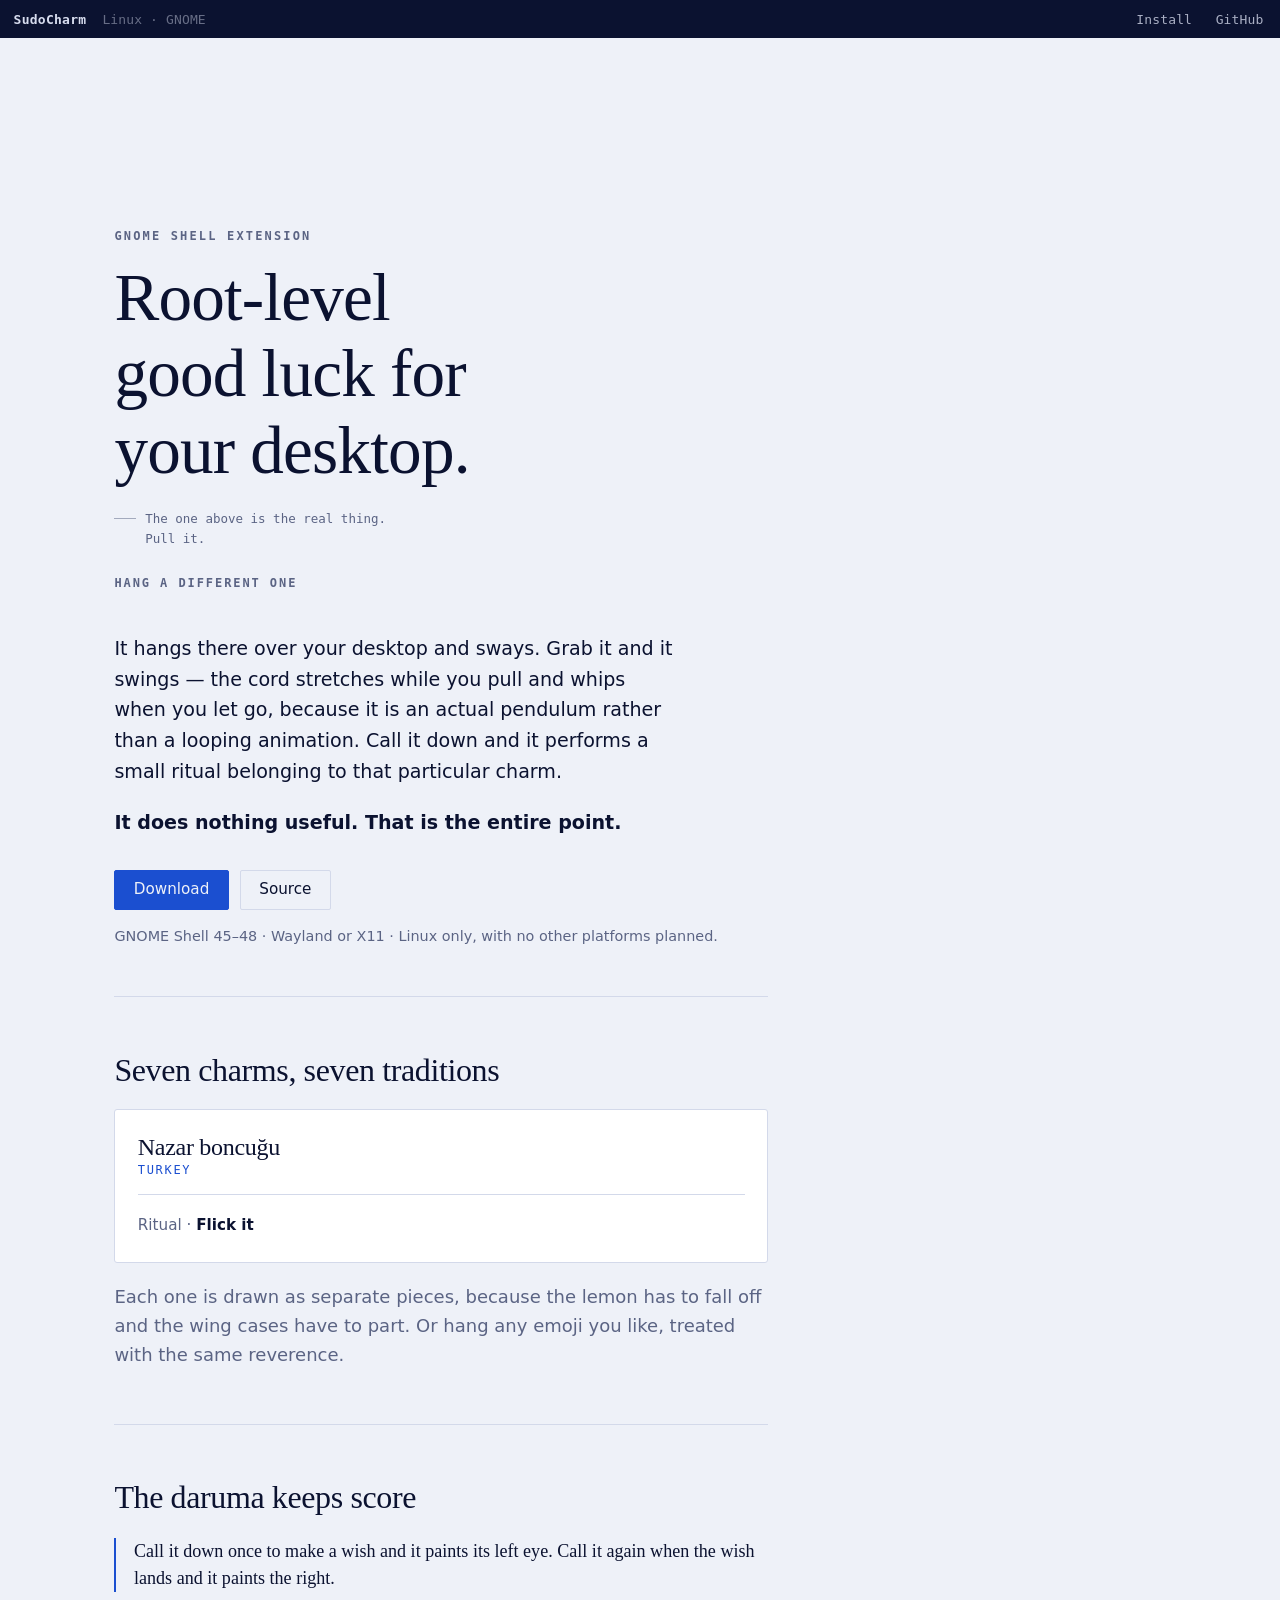
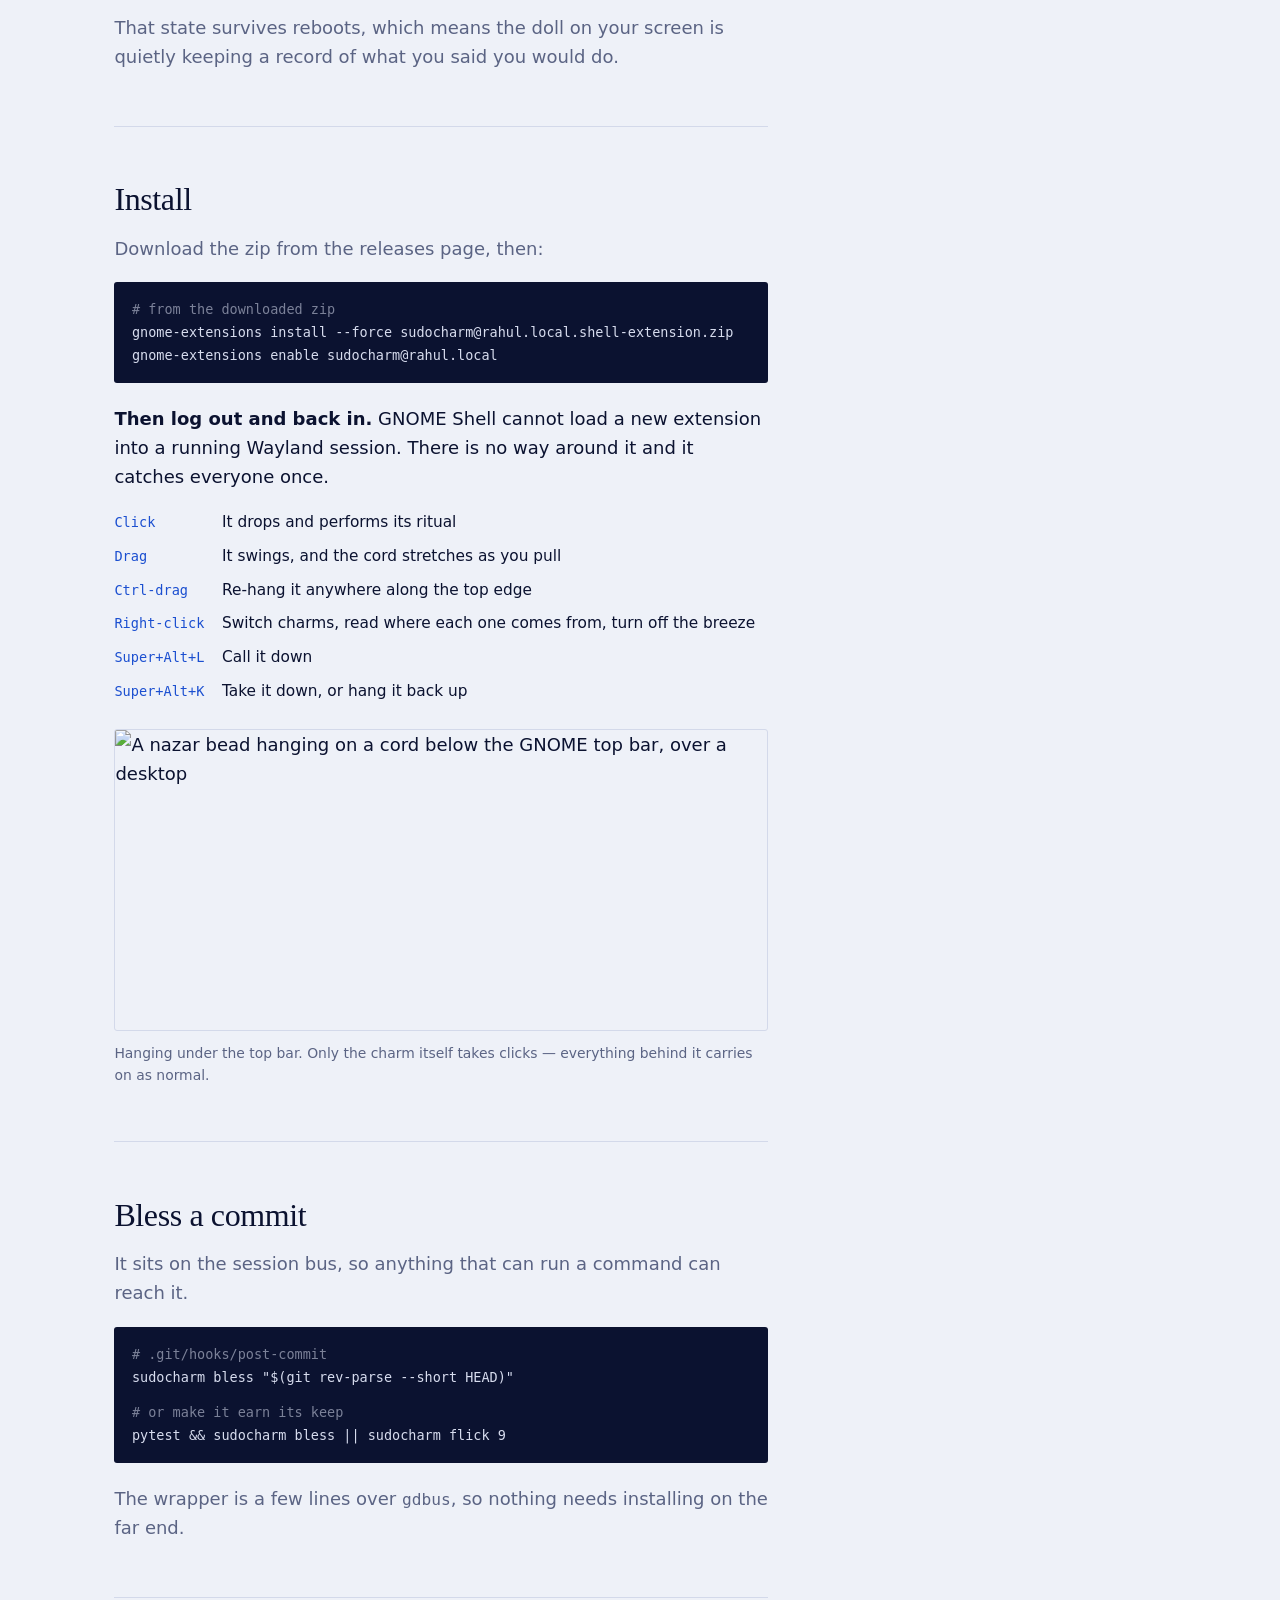
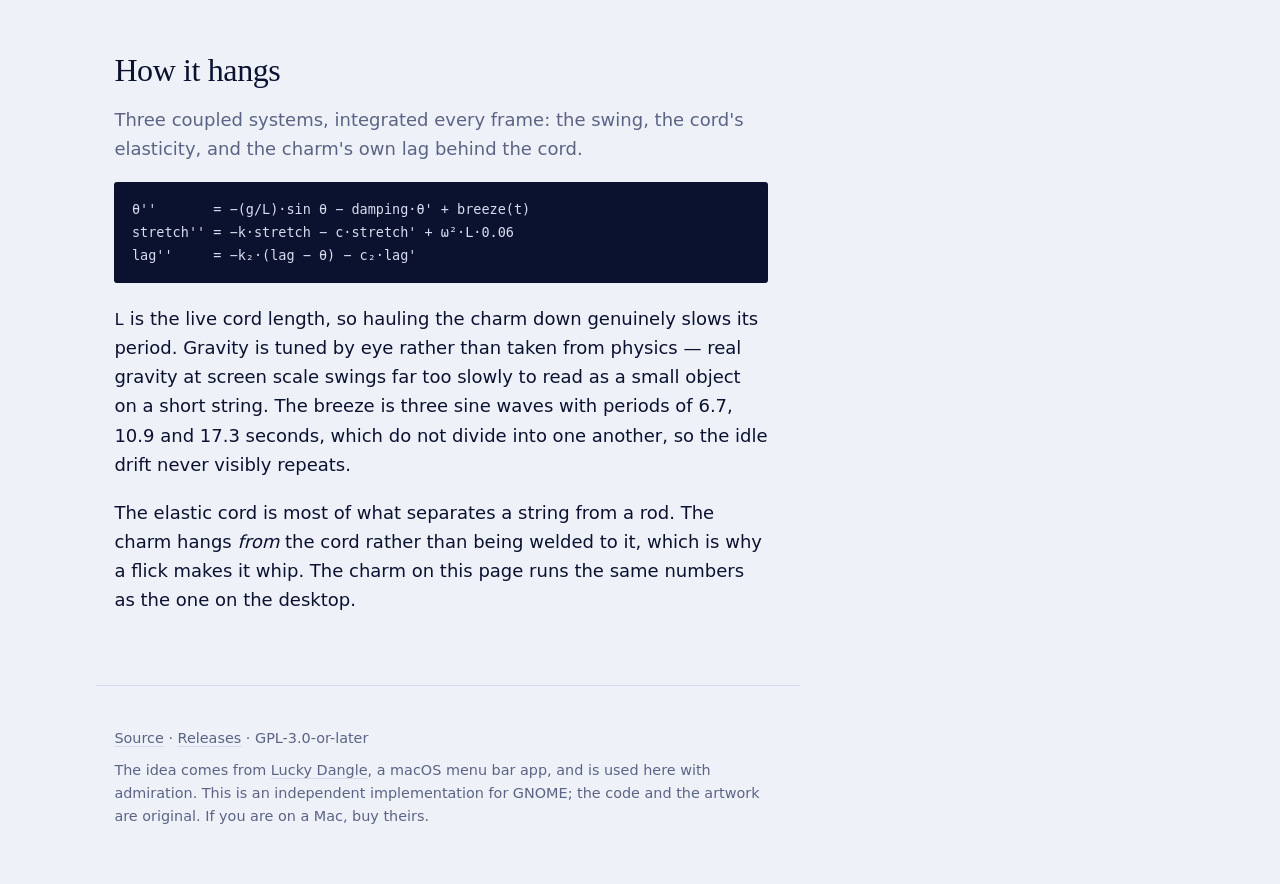
==== commit 337e2053: "Carry the viewport meta into the published page This was the real reason the page was unreadable on " ====
--- a/site/index.template.html
+++ b/site/index.template.html
@@ -86,7 +86,9 @@
 }
 .bar b { font-weight: 600; letter-spacing: 0.02em; flex: none; }
 .bar nav { margin-left: auto; display: flex; gap: 1.1rem; flex: none; }
-.bar a { text-decoration: none; opacity: .78; white-space: nowrap; }
+/* Vertical padding on an inline link grows the tap target without growing the
+   bar, so a thumb gets the whole 34px rather than the 13px of text. */
+.bar a { text-decoration: none; opacity: .78; white-space: nowrap; padding: 11px 3px; }
 .bar a:hover { opacity: 1; text-decoration: underline; text-underline-offset: 3px; }
 .bar .hide-xs { overflow: hidden; white-space: nowrap; }
 @media (max-width: 30rem) { .bar .hide-xs { display: none; } .bar nav { gap: .85rem; } }
@@ -225,6 +227,26 @@
   font: 400 13.5px/1.7 var(--mono); transition: background-color .55s ease, color .55s ease;
 }
 pre .c { opacity: .55; }
+pre .l { display: block; }
+pre .gap { display: block; height: .95em; }
+
+/* On a phone a command that runs off the edge just looks truncated — there is
+ * no scrollbar to tell you otherwise until you touch it. Wrap instead. The
+ * equations are the exception: they are aligned in three columns and wrapping
+ * would destroy that, so they shrink until the widest line fits. */
+@media (max-width: 61.99rem) {
+  pre { white-space: pre-wrap; overflow-wrap: anywhere; font-size: 12.5px; }
+  /* A wrapped command indents, so a continuation cannot be mistaken for the
+     next command — which is the thing someone will copy wrong. */
+  pre .l { padding-left: 1.7rem; text-indent: -1.7rem; }
+  /* Sized off the viewport so the widest line lands just inside the box at
+     any phone width, rather than being cut off at some of them. */
+  pre.eq {
+    white-space: pre; overflow-wrap: normal;
+    font-size: clamp(8px, 2.6vw, 13.5px); line-height: 1.9;
+    padding: .9rem .6rem;
+  }
+}
 figure { margin: 1.6rem 0 0; }
 figure img { width: 100%; height: auto; display: block; border: 1px solid var(--rule); border-radius: 3px; }
 figcaption { margin-top: .65rem; font-size: .87rem; color: var(--muted); }
@@ -327,9 +349,7 @@
   <section id="install">
     <h2>Install</h2>
     <p class="lede">Download the zip from the releases page, then:</p>
-<pre><span class="c"># from the downloaded zip</span>
-gnome-extensions install --force sudocharm@rahul.local.shell-extension.zip
-gnome-extensions enable sudocharm@rahul.local</pre>
+<pre><span class="c l"># from the downloaded zip</span><span class="l">gnome-extensions install --force sudocharm@rahul.local.shell-extension.zip</span><span class="l">gnome-extensions enable sudocharm@rahul.local</span></pre>
     <p style="margin-top:1.3rem"><strong>Then log out and back in.</strong> GNOME Shell cannot load a new
     extension into a running Wayland session. There is no way around it and it catches everyone once.</p>
     <dl class="keys">
@@ -349,11 +369,7 @@
   <section>
     <h2>Bless a commit</h2>
     <p class="lede">It sits on the session bus, so anything that can run a command can reach it.</p>
-<pre><span class="c"># .git/hooks/post-commit</span>
-sudocharm bless "$(git rev-parse --short HEAD)"
-
-<span class="c"># or make it earn its keep</span>
-pytest &amp;&amp; sudocharm bless || sudocharm flick 9</pre>
+<pre><span class="c l"># .git/hooks/post-commit</span><span class="l">sudocharm bless "$(git rev-parse --short HEAD)"</span><span class="gap"></span><span class="c l"># or make it earn its keep</span><span class="l">pytest &amp;&amp; sudocharm bless || sudocharm flick 9</span></pre>
     <p style="margin-top:1.3rem" class="lede">The wrapper is a few lines over <code>gdbus</code>, so nothing
     needs installing on the far end.</p>
   </section>
@@ -362,7 +378,7 @@
     <h2>How it hangs</h2>
     <p class="lede">Three coupled systems, integrated every frame: the swing, the cord's
     elasticity, and the charm's own lag behind the cord.</p>
-<pre>θ''       = −(g/L)·sin θ − damping·θ' + breeze(t)
+<pre class="eq">θ''       = −(g/L)·sin θ − damping·θ' + breeze(t)
 stretch'' = −k·stretch − c·stretch' + ω²·L·0.06
 lag''     = −k₂·(lag − θ) − c₂·lag'</pre>
     <p style="margin-top:1.3rem"><code>L</code> is the live cord length, so hauling the charm down genuinely
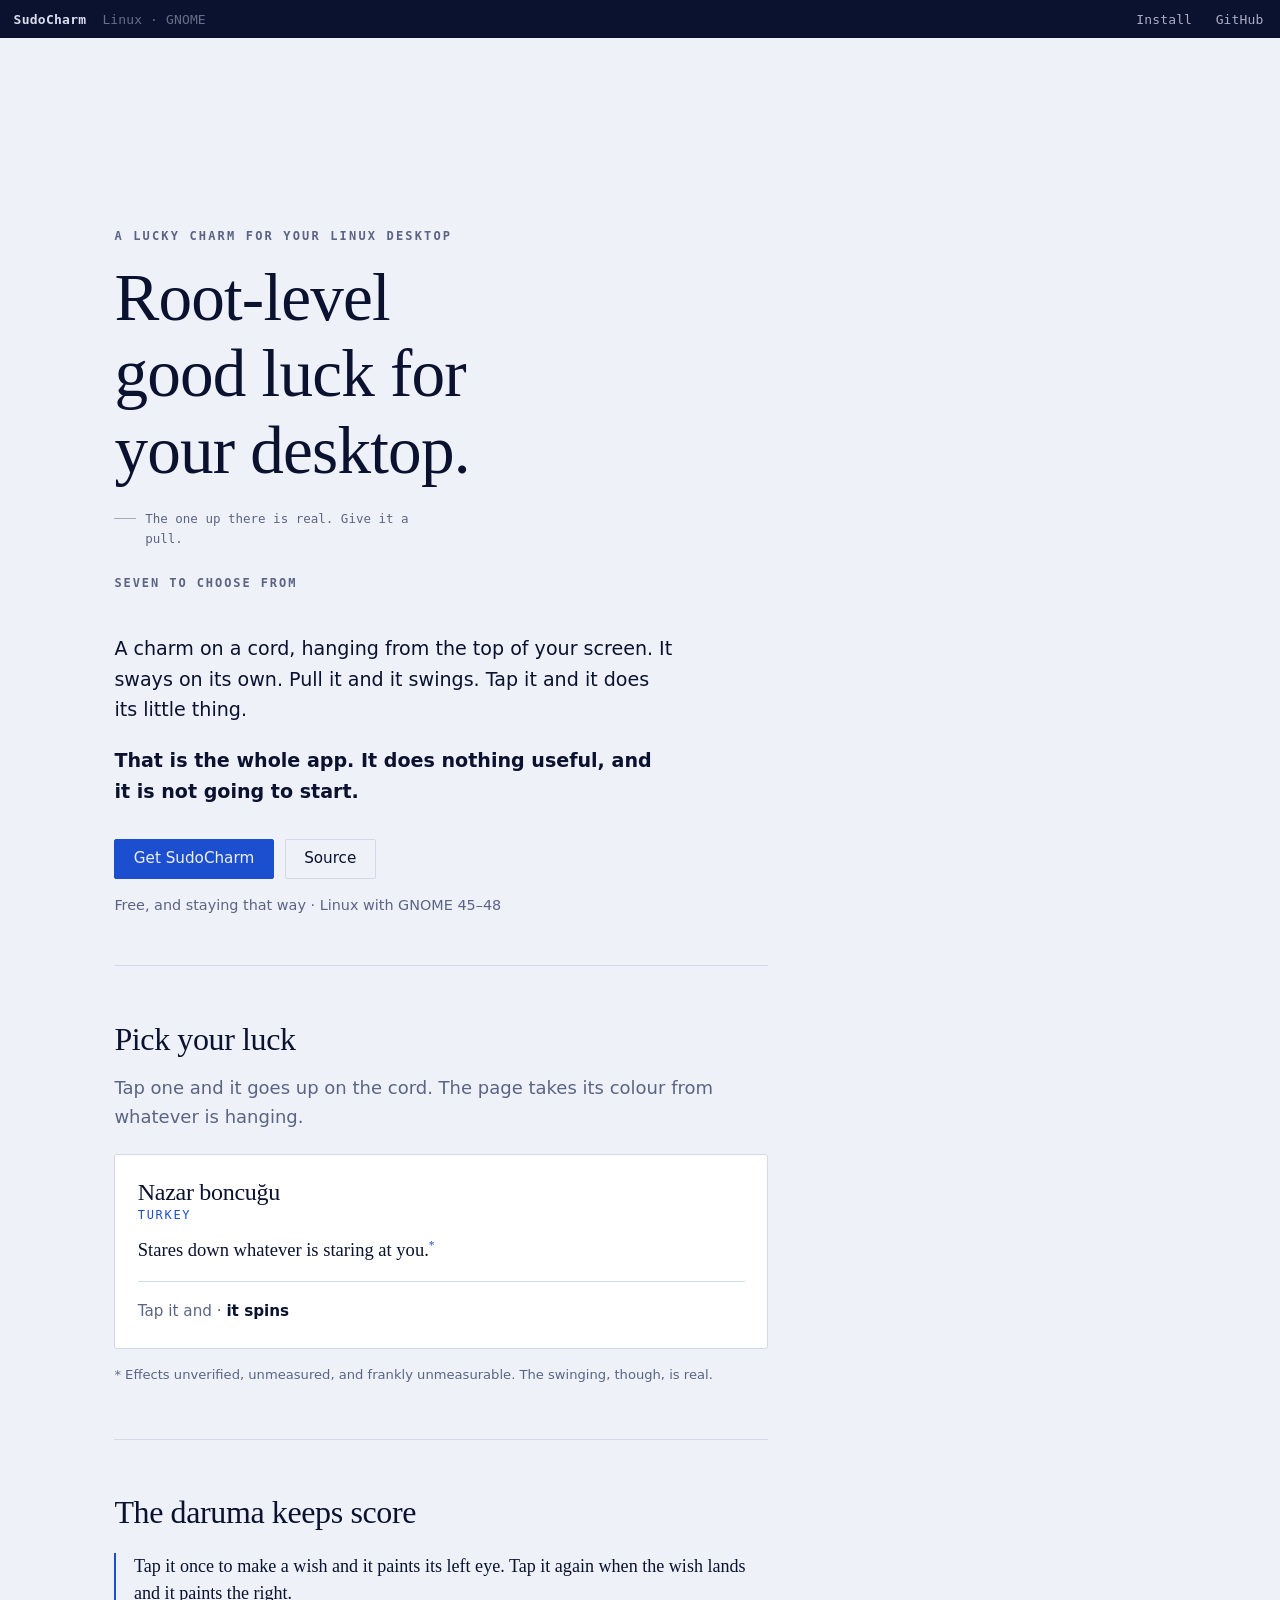
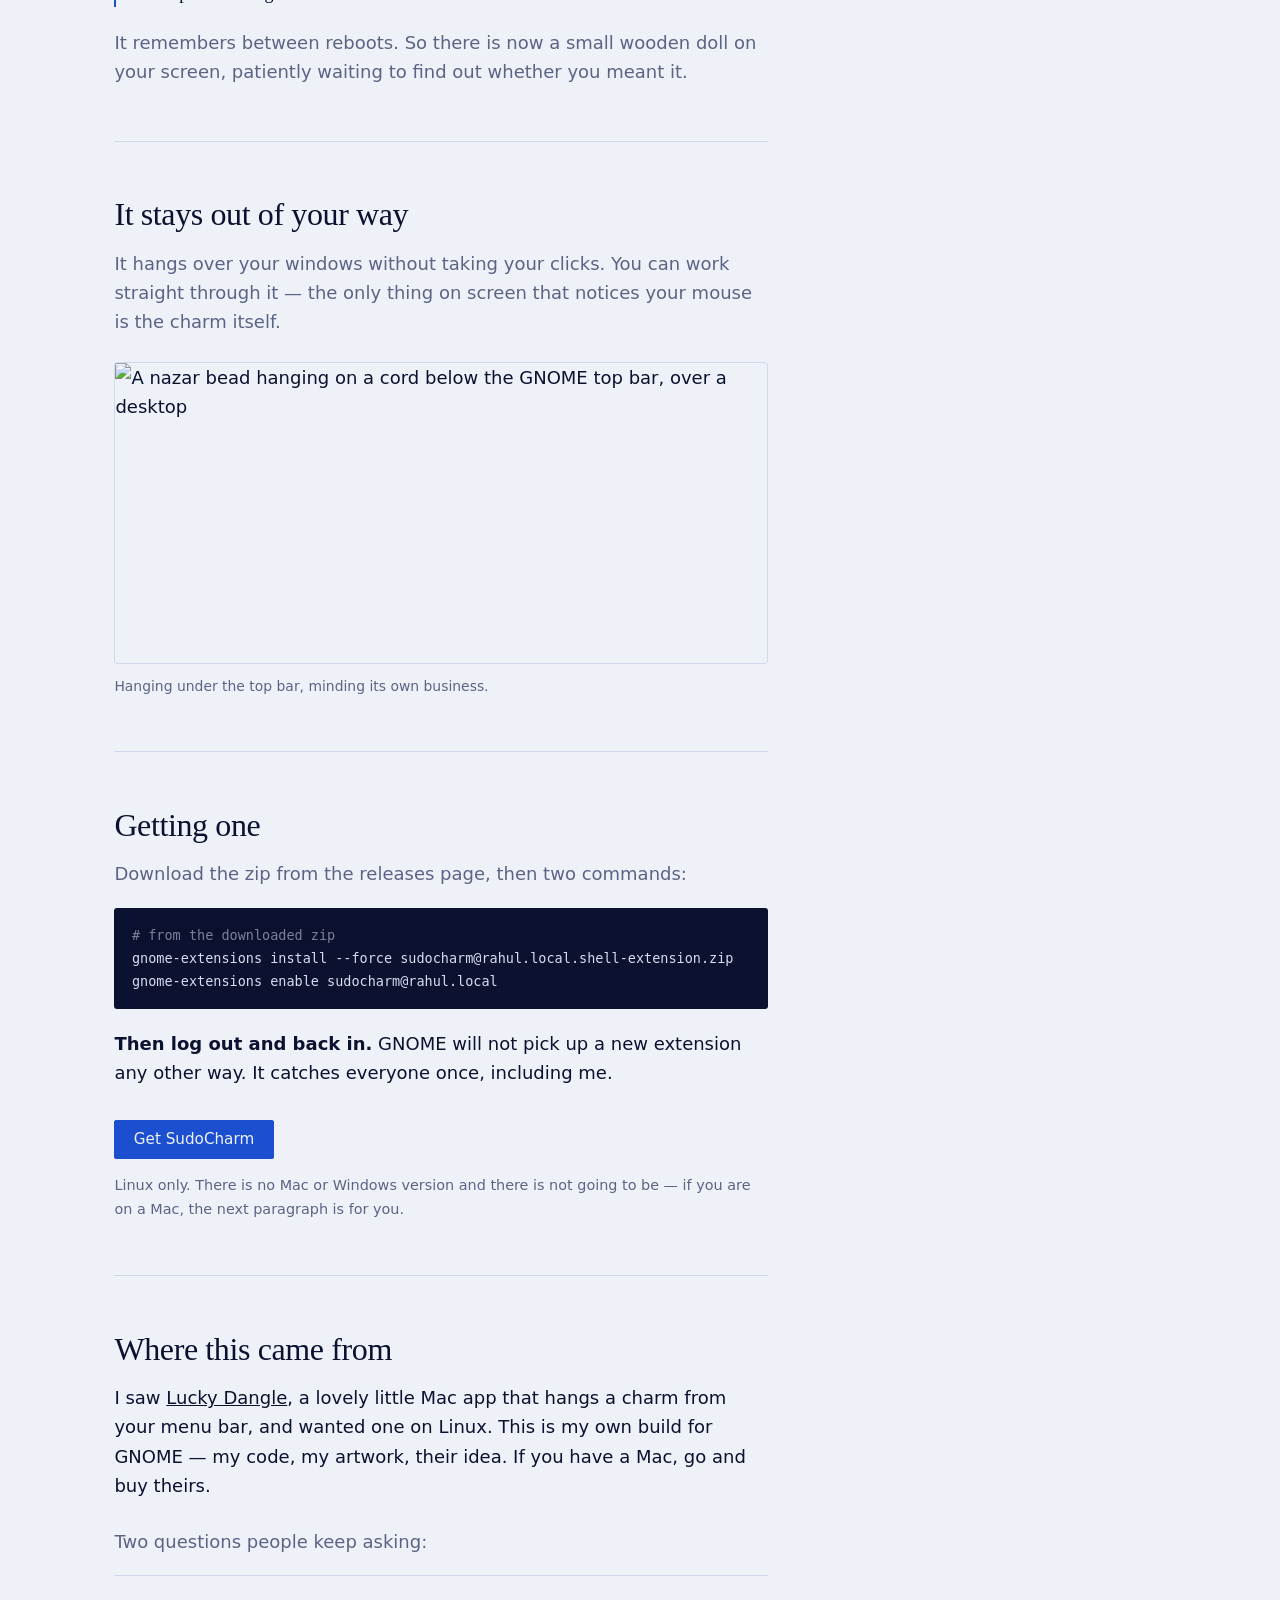
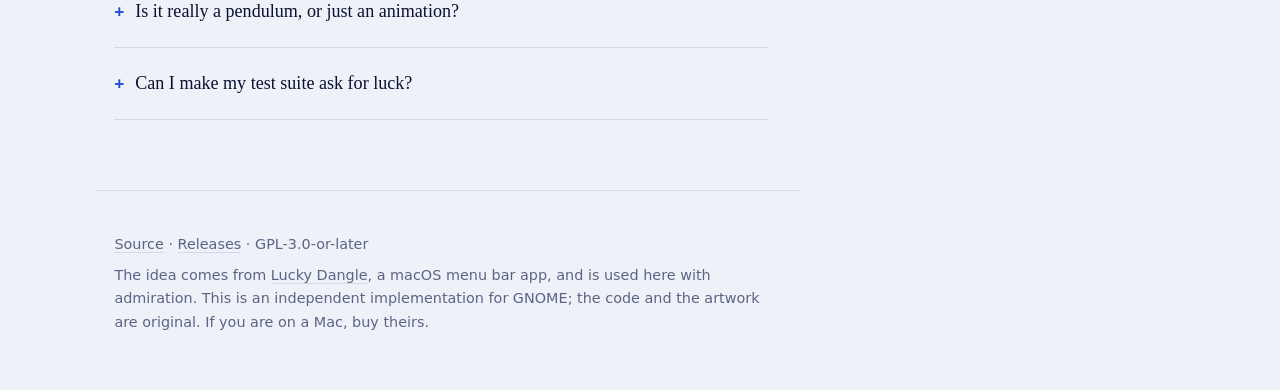
==== commit 36bac8fd: "Rewrite the page to sound like the thing it is selling The reference is a charm that sways on your m" ====
--- a/site/index.template.html
+++ b/site/index.template.html
@@ -3,12 +3,12 @@
 <head>
 <meta charset="utf-8">
 <meta name="viewport" content="width=device-width, initial-scale=1, viewport-fit=cover">
-<title>SudoCharm — root-level good luck for your desktop</title>
-<meta name="description" content="A good luck charm that hangs from the top of your screen and sways. A GNOME Shell extension for Linux. It does nothing useful, and that is the entire point.">
+<title>SudoCharm — a lucky charm for your Linux desktop</title>
+<meta name="description" content="A charm on a cord, hanging from the top of your screen. It sways on its own, swings when you pull it, and does nothing useful whatsoever. For Linux, with GNOME.">
 <meta name="theme-color" content="#0b1230">
 <meta property="og:type" content="website">
 <meta property="og:title" content="SudoCharm">
-<meta property="og:description" content="Root-level good luck for your desktop. A good luck charm that hangs from the top of your screen and sways.">
+<meta property="og:description" content="A charm on a cord, hanging from the top of your screen. Pull it and it swings. That is the whole app.">
 <meta property="og:url" content="https://rahulpatwa1303.github.io/SudoCharm/">
 <meta name="twitter:card" content="summary_large_image">
 <link rel="icon" href="data:image/svg+xml,%3Csvg xmlns='http://www.w3.org/2000/svg' viewBox='0 0 32 32'%3E%3Cpath d='M16 0v9' stroke='%23888' stroke-width='1.5'/%3E%3Ccircle cx='16' cy='21' r='10' fill='%231b4fd0'/%3E%3Ccircle cx='16' cy='21' r='6.4' fill='%23fff'/%3E%3Ccircle cx='16' cy='21' r='3.4' fill='%2360c0e0'/%3E%3Ccircle cx='16' cy='21' r='1.5' fill='%230b1230'/%3E%3C/svg%3E">
@@ -217,8 +217,39 @@
 }
 .card h3 { font-size: 1.5rem; margin-bottom: .15rem; }
 .card .origin { font: 500 12px/1 var(--mono); letter-spacing: .14em; text-transform: uppercase; color: var(--accent); margin-bottom: 1rem; transition: color .55s ease; }
+/* The promise is set in the display face and given room, because it is the
+   line doing the charming. The story underneath is the quiet part. */
+.card .claim {
+  font-family: var(--serif); font-size: 1.16rem; line-height: 1.35;
+  margin-bottom: .85rem;
+}
+.card .claim sup { color: var(--accent); font-size: .62em; transition: color .55s ease; }
 .card .ritual { margin-top: 1.1rem; padding-top: 1.1rem; border-top: 1px solid var(--rule); font-size: .95rem; color: var(--muted); }
 .card .ritual b { color: var(--ink); font-weight: 600; }
+.fine { margin-top: 1rem; font-size: .82rem; line-height: 1.5; color: var(--muted); transition: color .55s ease; }
+
+/* The engineering, folded away. Anyone who wants it will open it; nobody
+   else has to walk past a differential equation to reach the download. */
+details {
+  border-top: 1px solid var(--rule); padding: .35rem 0;
+  transition: border-color .55s ease;
+}
+details:last-of-type { border-bottom: 1px solid var(--rule); }
+summary {
+  cursor: pointer; padding: .95rem 0; list-style: none;
+  font-family: var(--serif); font-size: 1.13rem;
+  display: flex; align-items: baseline; gap: .7rem;
+}
+summary::-webkit-details-marker { display: none; }
+summary::before {
+  content: '+'; flex: none; width: 1ch;
+  font: 600 1rem/1 var(--mono); color: var(--accent);
+  transition: color .55s ease;
+}
+details[open] > summary::before { content: '\2013'; }
+summary:hover { color: var(--accent); }
+details > :not(summary) { margin-bottom: 1.05em; }
+details > :last-child { margin-bottom: 1.4rem; }
 
 /* ------------------------------------------------------------------ code */
 pre {
@@ -304,91 +335,100 @@
 <main>
 
   <section class="hero">
-    <p class="eyebrow">GNOME Shell extension</p>
+    <p class="eyebrow">A lucky charm for your Linux desktop</p>
     <h1>Root-level good luck for your desktop.</h1>
 
     <!-- Directly under the headline, because on a phone this is the only part
          of the page the visitor can play with without scrolling. -->
-    <p class="pull" id="hint">The one above is the real thing. Pull it.</p>
-    <p class="pick-label" id="pick-label">Hang a different one</p>
+    <p class="pull" id="hint">The one up there is real. Give it a pull.</p>
+    <p class="pick-label" id="pick-label">Seven to choose from</p>
     <div class="picker" id="picker" role="group" aria-labelledby="pick-label"></div>
 
-    <p class="sub">It hangs there over your desktop and sways. Grab it and it swings — the cord
-    stretches while you pull and whips when you let go, because it is an actual pendulum
-    rather than a looping animation. Call it down and it performs a small ritual belonging
-    to that particular charm.</p>
-    <p class="sub" style="margin-top:1.1rem"><strong>It does nothing useful. That is the entire point.</strong></p>
+    <p class="sub">A charm on a cord, hanging from the top of your screen. It sways on its
+    own. Pull it and it swings. Tap it and it does its little thing.</p>
+    <p class="sub" style="margin-top:1.1rem"><strong>That is the whole app. It does nothing
+    useful, and it is not going to start.</strong></p>
     <div class="row">
-      <a class="btn" href="https://github.com/rahulpatwa1303/SudoCharm/releases">Download</a>
+      <a class="btn" href="https://github.com/rahulpatwa1303/SudoCharm/releases">Get SudoCharm</a>
       <a class="btn ghost" href="https://github.com/rahulpatwa1303/SudoCharm">Source</a>
     </div>
-    <p class="platform">GNOME Shell 45–48 · Wayland or X11 · Linux only, with no other platforms planned.</p>
+    <p class="platform">Free, and staying that way &middot; Linux with GNOME 45&ndash;48</p>
   </section>
 
   <section>
-    <h2>Seven charms, seven traditions</h2>
-    <div class="card" id="card" style="margin-top:1.3rem">
-      <h3 id="c-name">Nazar boncuğu</h3>
+    <h2>Pick your luck</h2>
+    <p class="lede" style="margin-top:.8rem">Tap one and it goes up on the cord. The page
+    takes its colour from whatever is hanging.</p>
+    <div class="card" id="card" style="margin-top:1.4rem">
+      <h3 id="c-name">Nazar boncu&#287;u</h3>
       <p class="origin" id="c-origin">Turkey</p>
+      <p class="claim" id="c-claim">Stares down whatever is staring at you.<sup>*</sup></p>
       <p id="c-story"></p>
-      <p class="ritual">Ritual · <b id="c-ritual">Flick it</b></p>
+      <p class="ritual">Tap it and &middot; <b id="c-ritual">it spins</b></p>
     </div>
-    <p class="lede" style="margin-top:1.2rem">Each one is drawn as separate pieces, because the lemon has to
-    fall off and the wing cases have to part. Or hang any emoji you like, treated with the
-    same reverence.</p>
+    <p class="fine">* Effects unverified, unmeasured, and frankly unmeasurable. The swinging,
+    though, is real.</p>
   </section>
 
   <section>
     <h2>The daruma keeps score</h2>
-    <blockquote>Call it down once to make a wish and it paints its left eye. Call it again
-    when the wish lands and it paints the right.</blockquote>
-    <p class="lede" style="margin-top:1.3rem">That state survives reboots, which means the doll on your
-    screen is quietly keeping a record of what you said you would do.</p>
+    <blockquote>Tap it once to make a wish and it paints its left eye. Tap it again when
+    the wish lands and it paints the right.</blockquote>
+    <p class="lede" style="margin-top:1.3rem">It remembers between reboots. So there is now a
+    small wooden doll on your screen, patiently waiting to find out whether you meant it.</p>
   </section>
 
-  <section id="install">
-    <h2>Install</h2>
-    <p class="lede">Download the zip from the releases page, then:</p>
-<pre><span class="c l"># from the downloaded zip</span><span class="l">gnome-extensions install --force sudocharm@rahul.local.shell-extension.zip</span><span class="l">gnome-extensions enable sudocharm@rahul.local</span></pre>
-    <p style="margin-top:1.3rem"><strong>Then log out and back in.</strong> GNOME Shell cannot load a new
-    extension into a running Wayland session. There is no way around it and it catches everyone once.</p>
-    <dl class="keys">
-      <dt>Click</dt><dd>It drops and performs its ritual</dd>
-      <dt>Drag</dt><dd>It swings, and the cord stretches as you pull</dd>
-      <dt>Ctrl-drag</dt><dd>Re-hang it anywhere along the top edge</dd>
-      <dt>Right-click</dt><dd>Switch charms, read where each one comes from, turn off the breeze</dd>
-      <dt>Super+Alt+L</dt><dd>Call it down</dd>
-      <dt>Super+Alt+K</dt><dd>Take it down, or hang it back up</dd>
-    </dl>
+  <section>
+    <h2>It stays out of your way</h2>
+    <p class="lede">It hangs over your windows without taking your clicks. You can work
+    straight through it &mdash; the only thing on screen that notices your mouse is the
+    charm itself.</p>
     <figure>
       <img src="__SHOT__" alt="A nazar bead hanging on a cord below the GNOME top bar, over a desktop" width="900" height="415" loading="lazy">
-      <figcaption>Hanging under the top bar. Only the charm itself takes clicks — everything behind it carries on as normal.</figcaption>
+      <figcaption>Hanging under the top bar, minding its own business.</figcaption>
     </figure>
   </section>
 
+  <section id="install">
+    <h2>Getting one</h2>
+    <p class="lede">Download the zip from the releases page, then two commands:</p>
+<pre><span class="c l"># from the downloaded zip</span><span class="l">gnome-extensions install --force sudocharm@rahul.local.shell-extension.zip</span><span class="l">gnome-extensions enable sudocharm@rahul.local</span></pre>
+    <p style="margin-top:1.3rem"><strong>Then log out and back in.</strong> GNOME will not pick
+    up a new extension any other way. It catches everyone once, including me.</p>
+    <div class="row">
+      <a class="btn" href="https://github.com/rahulpatwa1303/SudoCharm/releases">Get SudoCharm</a>
+    </div>
+    <p class="platform">Linux only. There is no Mac or Windows version and there is not
+    going to be &mdash; if you are on a Mac, the next paragraph is for you.</p>
+  </section>
+
   <section>
-    <h2>Bless a commit</h2>
-    <p class="lede">It sits on the session bus, so anything that can run a command can reach it.</p>
+    <h2>Where this came from</h2>
+    <p>I saw <a href="https://luckydangle.app/">Lucky Dangle</a>, a lovely little Mac app that
+    hangs a charm from your menu bar, and wanted one on Linux. This is my own build for
+    GNOME &mdash; my code, my artwork, their idea. If you have a Mac, go and buy theirs.</p>
+
+    <p class="lede" style="margin-top:1.7rem">Two questions people keep asking:</p>
+
+    <details>
+      <summary>Is it really a pendulum, or just an animation?</summary>
+      <p>Really a pendulum. The swing, the stretch in the cord and the charm's own lag behind
+      the cord are worked out fresh every frame, which is why a flick makes it whip and why
+      pulling it further down makes it swing slower.</p>
+<pre class="eq">&theta;''       = &minus;(g/L)&middot;sin &theta; &minus; damping&middot;&theta;' + breeze(t)
+stretch'' = &minus;k&middot;stretch &minus; c&middot;stretch' + &omega;&sup2;&middot;L&middot;0.06
+lag''     = &minus;k&#8322;&middot;(lag &minus; &theta;) &minus; c&#8322;&middot;lag'</pre>
+      <p style="margin-top:1.2rem">The idle sway is three slow waves of 6.7, 10.9 and 17.3
+      seconds. Those never line up, so it never repeats itself and never starts to look like
+      a GIF. The charm on this page runs the same numbers as the one on your desktop.</p>
+    </details>
+
+    <details>
+      <summary>Can I make my test suite ask for luck?</summary>
+      <p>You can. It listens on the session bus, so anything that can run a command can give
+      it a nudge.</p>
 <pre><span class="c l"># .git/hooks/post-commit</span><span class="l">sudocharm bless "$(git rev-parse --short HEAD)"</span><span class="gap"></span><span class="c l"># or make it earn its keep</span><span class="l">pytest &amp;&amp; sudocharm bless || sudocharm flick 9</span></pre>
-    <p style="margin-top:1.3rem" class="lede">The wrapper is a few lines over <code>gdbus</code>, so nothing
-    needs installing on the far end.</p>
-  </section>
-
-  <section>
-    <h2>How it hangs</h2>
-    <p class="lede">Three coupled systems, integrated every frame: the swing, the cord's
-    elasticity, and the charm's own lag behind the cord.</p>
-<pre class="eq">θ''       = −(g/L)·sin θ − damping·θ' + breeze(t)
-stretch'' = −k·stretch − c·stretch' + ω²·L·0.06
-lag''     = −k₂·(lag − θ) − c₂·lag'</pre>
-    <p style="margin-top:1.3rem"><code>L</code> is the live cord length, so hauling the charm down genuinely
-    slows its period. Gravity is tuned by eye rather than taken from physics — real gravity at screen
-    scale swings far too slowly to read as a small object on a short string. The breeze is three sine
-    waves with periods of 6.7, 10.9 and 17.3 seconds, which do not divide into one another, so the
-    idle drift never visibly repeats.</p>
-    <p>The elastic cord is most of what separates a string from a rod. The charm hangs <em>from</em>
-    the cord rather than being welded to it, which is why a flick makes it whip. The charm on this
-    page runs the same numbers as the one on the desktop.</p>
+    </details>
   </section>
 
 </main>
@@ -412,27 +452,27 @@
  * the artwork begins, so the cord can be drawn into the charm rather than
  * stopping short of it. Pivots are fractions of the same canvas. */
 const CHARMS = [
-  { id:'nazar', name:'Nazar boncuğu', origin:'Turkey', ritual:'Flick it and it spins', hang:0.06,
+  { id:'nazar', claim:'Stares down whatever is staring at you.<sup>*</sup>', name:'Nazar boncuğu', origin:'Turkey', ritual:'it spins', hang:0.06,
     story:'A glass eye worn against the evil eye. Blue on white on blue — it stares back at whatever was staring at you.',
     parts:[{k:'body', img:'nazar'}] },
-  { id:'hamsa', name:'Hamsa', origin:'Middle East & North Africa', ritual:'The eye wakes', hang:0.05,
+  { id:'hamsa', claim:'Keeps watch so you do not have to.<sup>*</sup>', name:'Hamsa', origin:'Middle East & North Africa', ritual:'the eye wakes', hang:0.05,
     story:'An open hand carried for protection and good fortune. The eye in the palm keeps watch so you do not have to.',
     parts:[{k:'body', img:'hamsa'}] },
-  { id:'nimbu', name:'Nimbu-mirchi', origin:'India', ritual:'The old lemon drops off, a fresh one rises', hang:0.02,
+  { id:'nimbu', claim:'Turns away misfortune at the door.<sup>*</sup>', name:'Nimbu-mirchi', origin:'India', ritual:'the old lemon drops and a fresh one rises', hang:0.02,
     story:'Seven chilies and a lemon, hung at the threshold to turn away misfortune. It is replaced every Saturday, because luck goes stale.',
     parts:[{k:'string', img:'nimbu-string'}, {k:'lemon', img:'nimbu-lemon', pivot:'50% 60%'}] },
-  { id:'daruma', name:'Daruma', origin:'Japan', ritual:'Paint one eye for the wish, the other when it lands', hang:0.10,
+  { id:'daruma', claim:'Holds you to your word.<sup>*</sup>', name:'Daruma', origin:'Japan', ritual:'an eye gets painted', hang:0.10,
     story:'A wishing doll for goals that take some grit. Knock it over and it rights itself — seven times down, eight times up.',
     parts:[{k:'body', img:'daruma-body'},
            {k:'eyeL', svg:'43.5,48.2,41.4,45.8', hidden:true},
            {k:'eyeR', svg:'83.8,48.2,81.7,45.9', hidden:true}] },
-  { id:'neko', name:'Maneki-neko', origin:'Japan', ritual:'Three beckons', hang:0.10,
+  { id:'neko', claim:'Waves good fortune in off the street.<sup>*</sup>', name:'Maneki-neko', origin:'Japan', ritual:'it beckons, three times', hang:0.10,
     story:'A beckoning cat that invites good fortune in. The raised paw is a come-here, not a wave — the gesture reads backwards to most of the world.',
     parts:[{k:'body', img:'neko-body'}, {k:'paw', img:'neko-paw', pivot:'54% 64%'}] },
-  { id:'horseshoe', name:'Horseshoe', origin:'Europe', ritual:'A flip and a bounce', hang:0.10,
+  { id:'horseshoe', claim:'Catches luck, and keeps hold of it.<sup>*</sup>', name:'Horseshoe', origin:'Europe', ritual:'it flips', hang:0.10,
     story:'Iron, luck, and an argument that has run for centuries: ends up to hold the luck in, or ends down to pour it over you. Pick a side.',
     parts:[{k:'body', img:'horseshoe'}] },
-  { id:'scarab', name:'Scarab', origin:'Egypt', ritual:'The wing cases part', hang:0.06,
+  { id:'scarab', claim:'Promises things come back around.<sup>*</sup>', name:'Scarab', origin:'Egypt', ritual:'the wing cases part', hang:0.06,
     story:'The beetle that rolls the sun across the sky each morning. Carried as a promise that things come back around.',
     parts:[{k:'body', img:'scarab-body'},
            {k:'wingL', img:'scarab-wing-l', pivot:'50% 31%'},
@@ -563,6 +603,7 @@
 
   document.getElementById('c-name').textContent = charm.name;
   document.getElementById('c-origin').textContent = charm.origin;
+  document.getElementById('c-claim').innerHTML = charm.claim;
   document.getElementById('c-story').textContent = charm.story;
   document.getElementById('c-ritual').textContent = charm.ritual;
   for (const b of picker.children)
@@ -650,8 +691,9 @@
 }
 
 function paintCount(n) {
-  document.getElementById('count').textContent =
-    n ? `Called down ${n} time${n === 1 ? '' : 's'} on this page.` : '';
+  document.getElementById('count').textContent = n
+    ? `You have asked this page for luck ${n} time${n === 1 ? '' : 's'}. Noted.`
+    : '';
 }
 
 /* ------------------------------------------------------------------- loop */
@@ -696,9 +738,13 @@
   const behind = clamp(lag - theta, -MAX_LAG, MAX_LAG);
 
   const live = cordRest + drop + stretch;
-  pend.style.transform = `rotate(${theta}rad)`;
+  /* Negated, both of them. Theta is positive when the charm is to the right,
+   * but a rotation is positive clockwise and this hangs *below* its pivot —
+   * think of a clock hand at six o'clock, which moves left as it goes
+   * clockwise. Render theta directly and every drag comes out mirrored. */
+  pend.style.transform = `rotate(${-theta}rad)`;
   cord.style.transform = `scaleY(${Math.max(0.02, (live + size * charm.hang + 4) / cordRest)})`;
-  bin.style.transform = `translate(-50%, ${live}px) rotate(${behind}rad)`;
+  bin.style.transform = `translate(-50%, ${live}px) rotate(${-behind}rad)`;
 }
 
 /* ------------------------------------------------------------------ input
@@ -716,7 +762,7 @@
   document.body.classList.add('dragging');
   dragTheta = dragThetaPrev = theta;
   dragTimePrev = performance.now();
-  document.getElementById('hint').textContent = 'Let go mid-swing and it throws.';
+  document.getElementById('hint').textContent = 'Let go while it is moving and it will fly.';
 });
 
 /* On window, not on the charm. A captured pointer retargets its events to the
@@ -780,7 +826,7 @@
 
 // If nobody touches it, say so plainly rather than animating an instruction.
 setTimeout(() => {
-  if (!touched) document.getElementById('hint').textContent = 'Go on. It swings.';
+  if (!touched) document.getElementById('hint').textContent = 'Go on, it does not mind.';
 }, 12000);
 
 })();
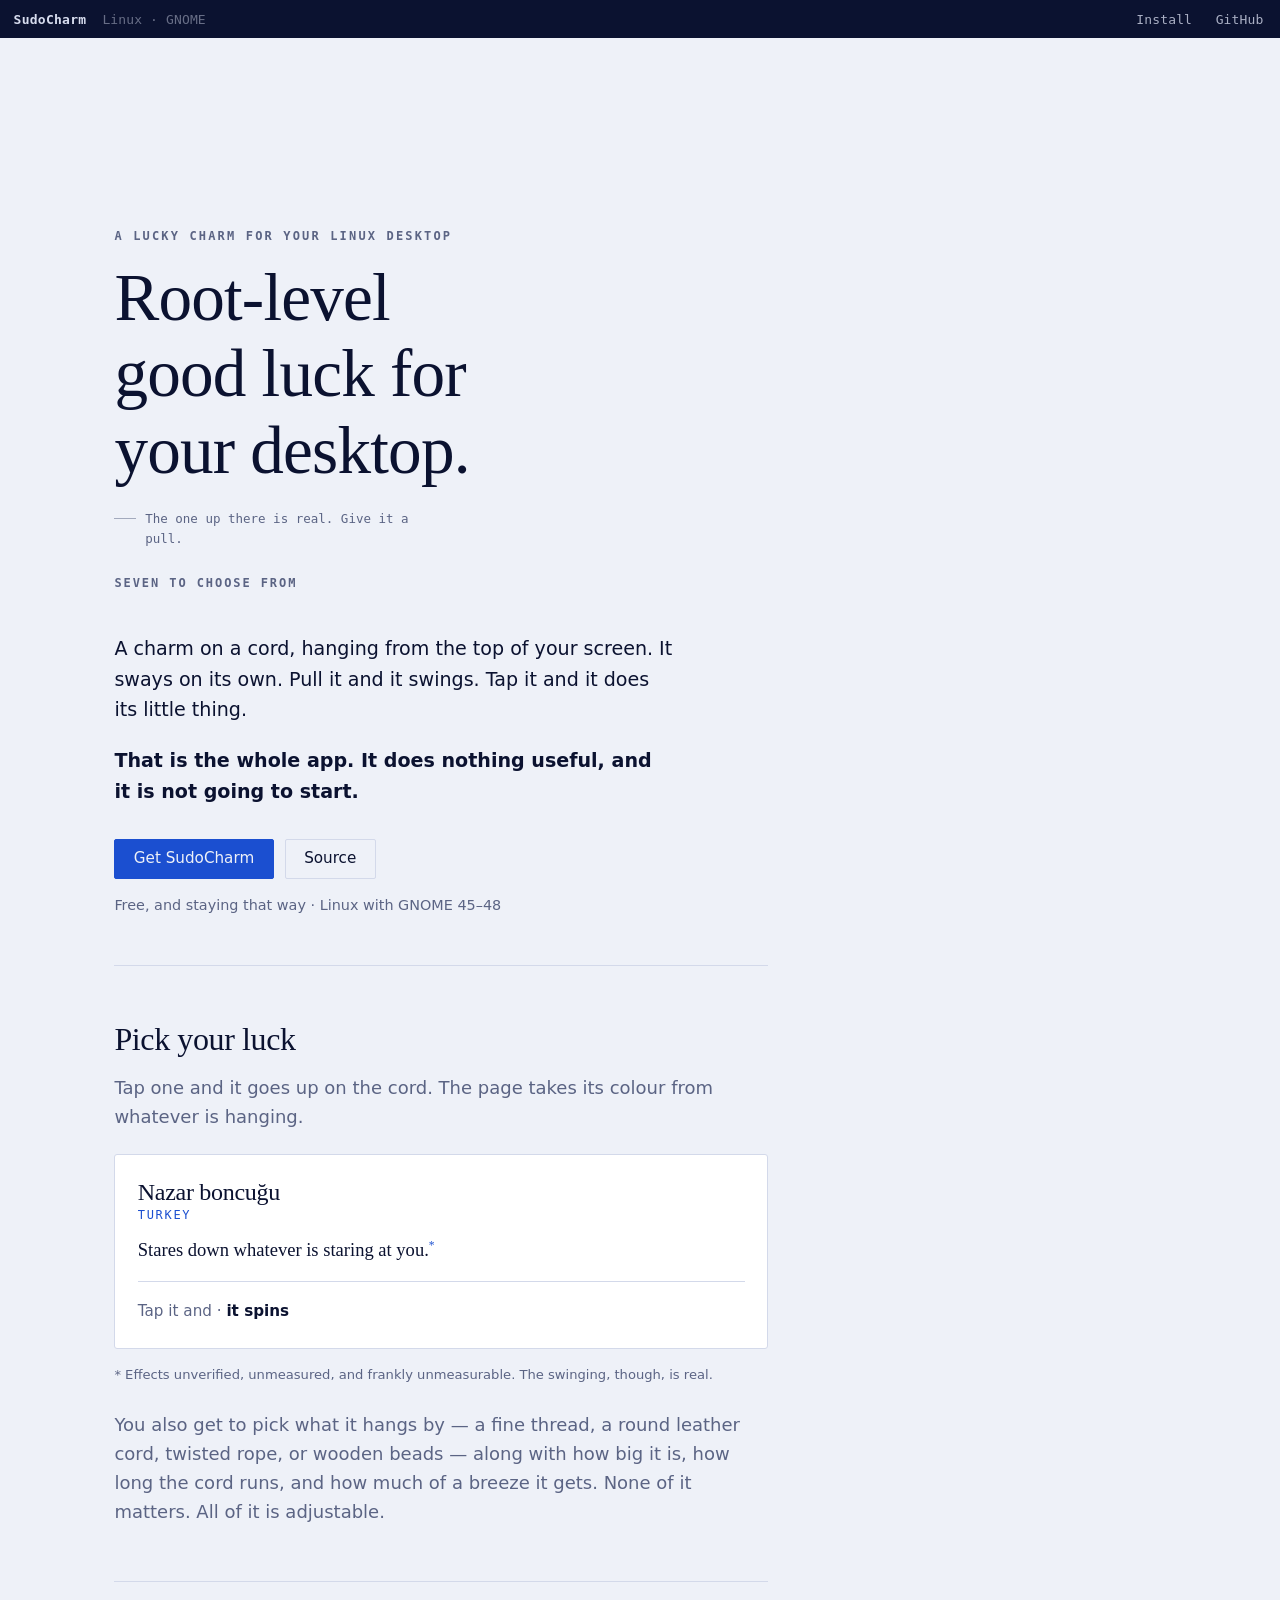
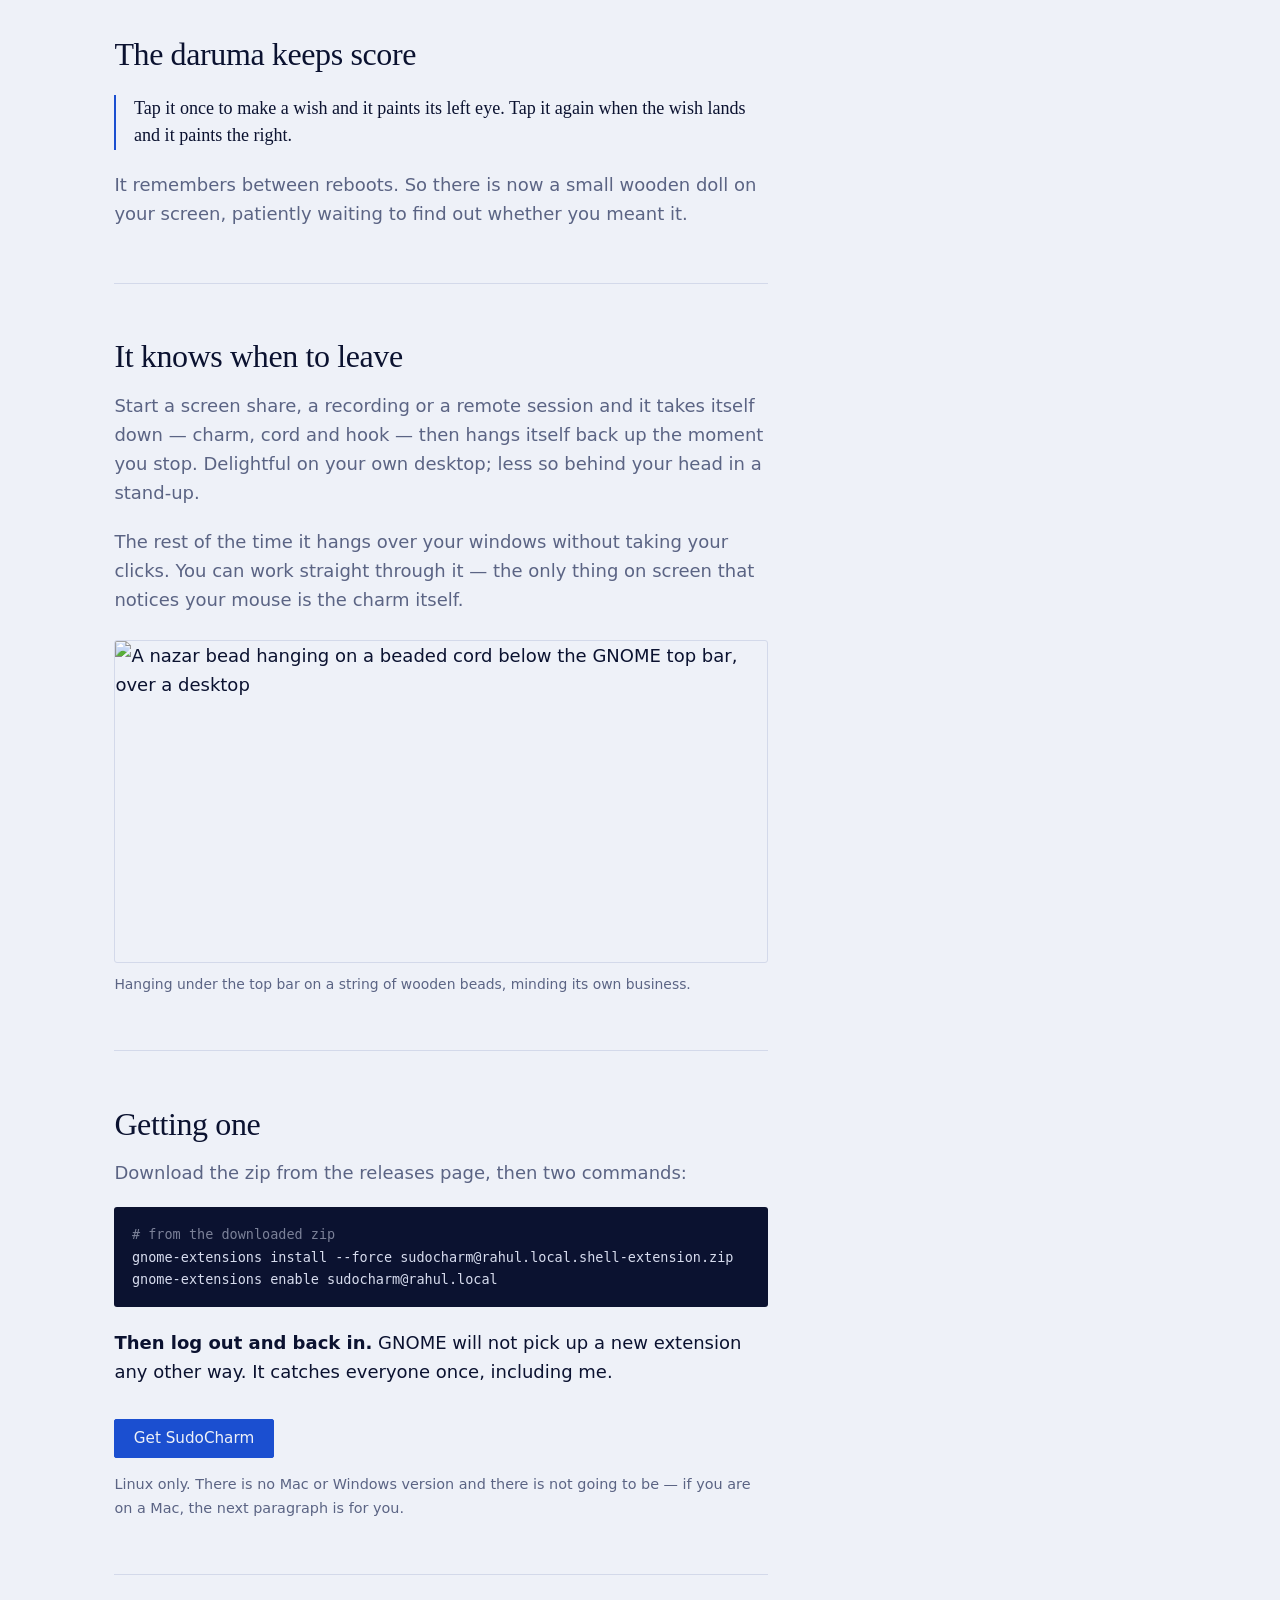
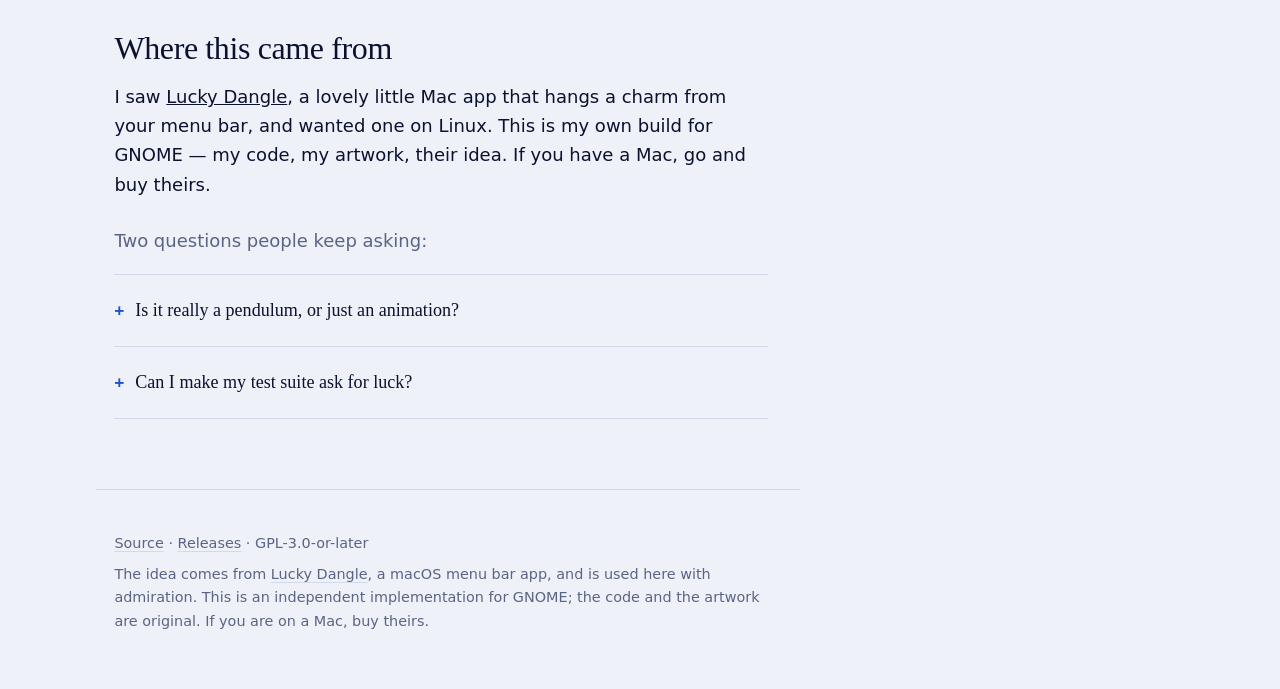
==== commit 2cf179cd: "Put the new artwork on the landing page Every charm was redrawn with its own hanging loop, and the p" ====
--- a/site/index.template.html
+++ b/site/index.template.html
@@ -114,7 +114,7 @@
   background: linear-gradient(var(--cord), var(--cord));
   border-radius: 1px; opacity: .85;
 }
-.bin { position: absolute; left: 0; top: 0; transform-origin: 50% 0; will-change: transform; }
+.bin { position: absolute; left: 0; top: 0; transform-origin: var(--hang-x, 50%) 0; will-change: transform; }
 .charm {
   display: block; width: 100%; height: 100%; padding: 0; margin: 0;
   border: 0; background: none; pointer-events: auto;
@@ -368,6 +368,10 @@
     </div>
     <p class="fine">* Effects unverified, unmeasured, and frankly unmeasurable. The swinging,
     though, is real.</p>
+    <p class="lede" style="margin-top:1.6rem">You also get to pick what it hangs by &mdash;
+    a fine thread, a round leather cord, twisted rope, or wooden beads &mdash; along with how
+    big it is, how long the cord runs, and how much of a breeze it gets. None of it matters.
+    All of it is adjustable.</p>
   </section>
 
   <section>
@@ -379,13 +383,16 @@
   </section>
 
   <section>
-    <h2>It stays out of your way</h2>
-    <p class="lede">It hangs over your windows without taking your clicks. You can work
-    straight through it &mdash; the only thing on screen that notices your mouse is the
-    charm itself.</p>
+    <h2>It knows when to leave</h2>
+    <p class="lede">Start a screen share, a recording or a remote session and it takes
+    itself down &mdash; charm, cord and hook &mdash; then hangs itself back up the moment
+    you stop. Delightful on your own desktop; less so behind your head in a stand-up.</p>
+    <p class="lede" style="margin-top:1.2rem">The rest of the time it hangs over your windows
+    without taking your clicks. You can work straight through it &mdash; the only thing on
+    screen that notices your mouse is the charm itself.</p>
     <figure>
-      <img src="__SHOT__" alt="A nazar bead hanging on a cord below the GNOME top bar, over a desktop" width="900" height="415" loading="lazy">
-      <figcaption>Hanging under the top bar, minding its own business.</figcaption>
+      <img src="__SHOT__" alt="A nazar bead hanging on a beaded cord below the GNOME top bar, over a desktop" width="872" height="430" loading="lazy">
+      <figcaption>Hanging under the top bar on a string of wooden beads, minding its own business.</figcaption>
     </figure>
   </section>
 
@@ -452,27 +459,27 @@
  * the artwork begins, so the cord can be drawn into the charm rather than
  * stopping short of it. Pivots are fractions of the same canvas. */
 const CHARMS = [
-  { id:'nazar', claim:'Stares down whatever is staring at you.<sup>*</sup>', name:'Nazar boncuğu', origin:'Turkey', ritual:'it spins', hang:0.06,
+  { id:'nazar', claim:'Stares down whatever is staring at you.<sup>*</sup>', name:'Nazar boncuğu', origin:'Turkey', ritual:'it spins', hang:0.097,
     story:'A glass eye worn against the evil eye. Blue on white on blue — it stares back at whatever was staring at you.',
     parts:[{k:'body', img:'nazar'}] },
-  { id:'hamsa', claim:'Keeps watch so you do not have to.<sup>*</sup>', name:'Hamsa', origin:'Middle East & North Africa', ritual:'the eye wakes', hang:0.05,
+  { id:'hamsa', claim:'Keeps watch so you do not have to.<sup>*</sup>', name:'Hamsa', origin:'Middle East & North Africa', ritual:'the eye wakes', hang:0.085,
     story:'An open hand carried for protection and good fortune. The eye in the palm keeps watch so you do not have to.',
     parts:[{k:'body', img:'hamsa'}] },
-  { id:'nimbu', claim:'Turns away misfortune at the door.<sup>*</sup>', name:'Nimbu-mirchi', origin:'India', ritual:'the old lemon drops and a fresh one rises', hang:0.02,
+  { id:'nimbu', claim:'Turns away misfortune at the door.<sup>*</sup>', name:'Nimbu-mirchi', origin:'India', ritual:'the old lemon drops and a fresh one rises', hang:0.038, hangX:0.465,
     story:'Seven chilies and a lemon, hung at the threshold to turn away misfortune. It is replaced every Saturday, because luck goes stale.',
-    parts:[{k:'string', img:'nimbu-string'}, {k:'lemon', img:'nimbu-lemon', pivot:'50% 60%'}] },
+    parts:[{k:'string', img:'nimbu-string'}, {k:'lemon', img:'nimbu-lemon', pivot:'50% 87%'}] },
   { id:'daruma', claim:'Holds you to your word.<sup>*</sup>', name:'Daruma', origin:'Japan', ritual:'an eye gets painted', hang:0.10,
     story:'A wishing doll for goals that take some grit. Knock it over and it rights itself — seven times down, eight times up.',
     parts:[{k:'body', img:'daruma-body'},
            {k:'eyeL', svg:'43.5,48.2,41.4,45.8', hidden:true},
            {k:'eyeR', svg:'83.8,48.2,81.7,45.9', hidden:true}] },
-  { id:'neko', claim:'Waves good fortune in off the street.<sup>*</sup>', name:'Maneki-neko', origin:'Japan', ritual:'it beckons, three times', hang:0.10,
+  { id:'neko', claim:'Waves good fortune in off the street.<sup>*</sup>', name:'Maneki-neko', origin:'Japan', ritual:'it beckons, three times', hang:0.076,
     story:'A beckoning cat that invites good fortune in. The raised paw is a come-here, not a wave — the gesture reads backwards to most of the world.',
-    parts:[{k:'body', img:'neko-body'}, {k:'paw', img:'neko-paw', pivot:'54% 64%'}] },
+    parts:[{k:'body', img:'neko-body'}, {k:'paw', img:'neko-paw', pivot:'40.1% 63.9%'}] },
   { id:'horseshoe', claim:'Catches luck, and keeps hold of it.<sup>*</sup>', name:'Horseshoe', origin:'Europe', ritual:'it flips', hang:0.10,
     story:'Iron, luck, and an argument that has run for centuries: ends up to hold the luck in, or ends down to pour it over you. Pick a side.',
     parts:[{k:'body', img:'horseshoe'}] },
-  { id:'scarab', claim:'Promises things come back around.<sup>*</sup>', name:'Scarab', origin:'Egypt', ritual:'the wing cases part', hang:0.06,
+  { id:'scarab', claim:'Promises things come back around.<sup>*</sup>', name:'Scarab', origin:'Egypt', ritual:'the wing cases part', hang:0.095,
     story:'The beetle that rolls the sun across the sky each morning. Carried as a promise that things come back around.',
     parts:[{k:'body', img:'scarab-body'},
            {k:'wingL', img:'scarab-wing-l', pivot:'50% 31%'},
@@ -598,6 +605,7 @@
     if (st >= 1) parts.eyeL.hidden = false;
     if (st >= 2) parts.eyeR.hidden = false;
   }
+  bin.style.setProperty('--hang-x', ((charm.hangX ?? 0.5) * 100) + '%');
   charmEl.setAttribute('aria-label',
     charm.name + ', hanging. Drag to swing it, or activate to perform its ritual.');
 
@@ -744,7 +752,8 @@
    * clockwise. Render theta directly and every drag comes out mirrored. */
   pend.style.transform = `rotate(${-theta}rad)`;
   cord.style.transform = `scaleY(${Math.max(0.02, (live + size * charm.hang + 4) / cordRest)})`;
-  bin.style.transform = `translate(-50%, ${live}px) rotate(${-behind}rad)`;
+  const hx = (charm.hangX ?? 0.5) * 100;
+  bin.style.transform = `translate(${-hx}%, ${live}px) rotate(${-behind}rad)`;
 }
 
 /* ------------------------------------------------------------------ input
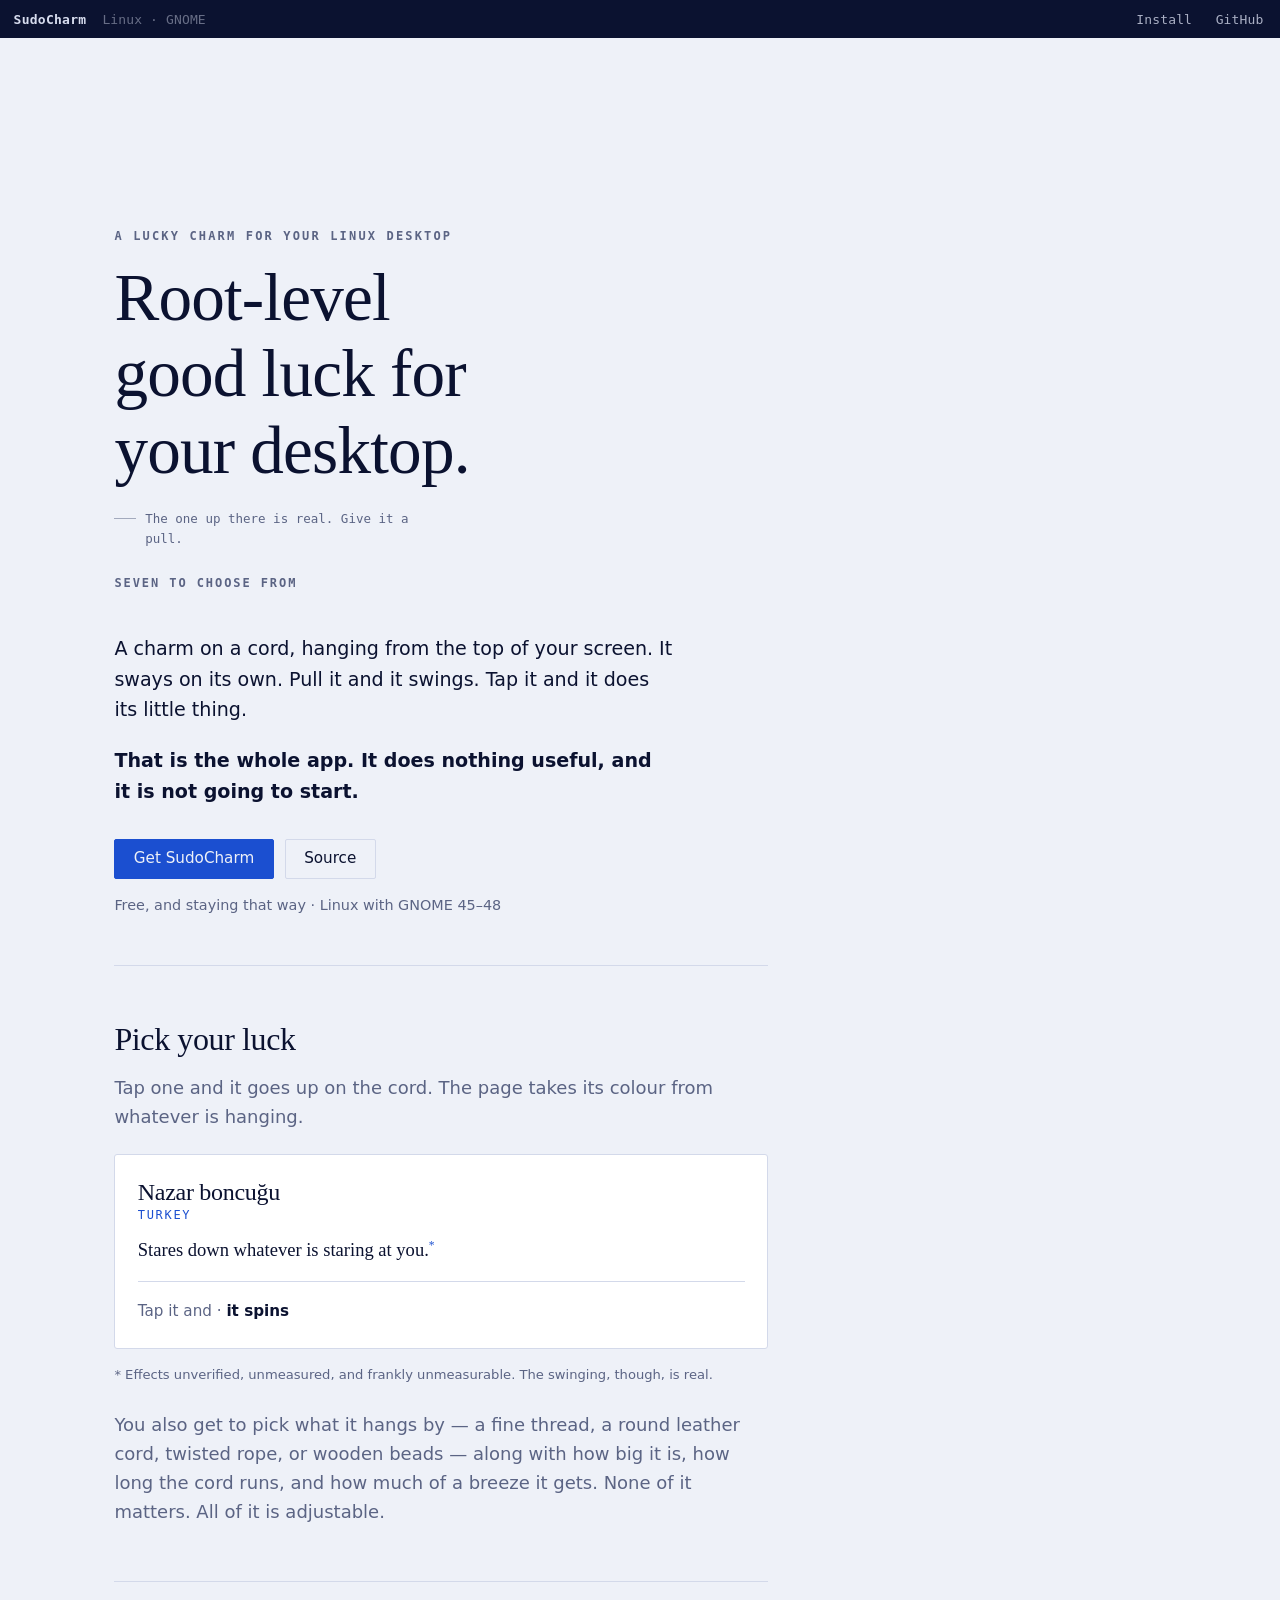
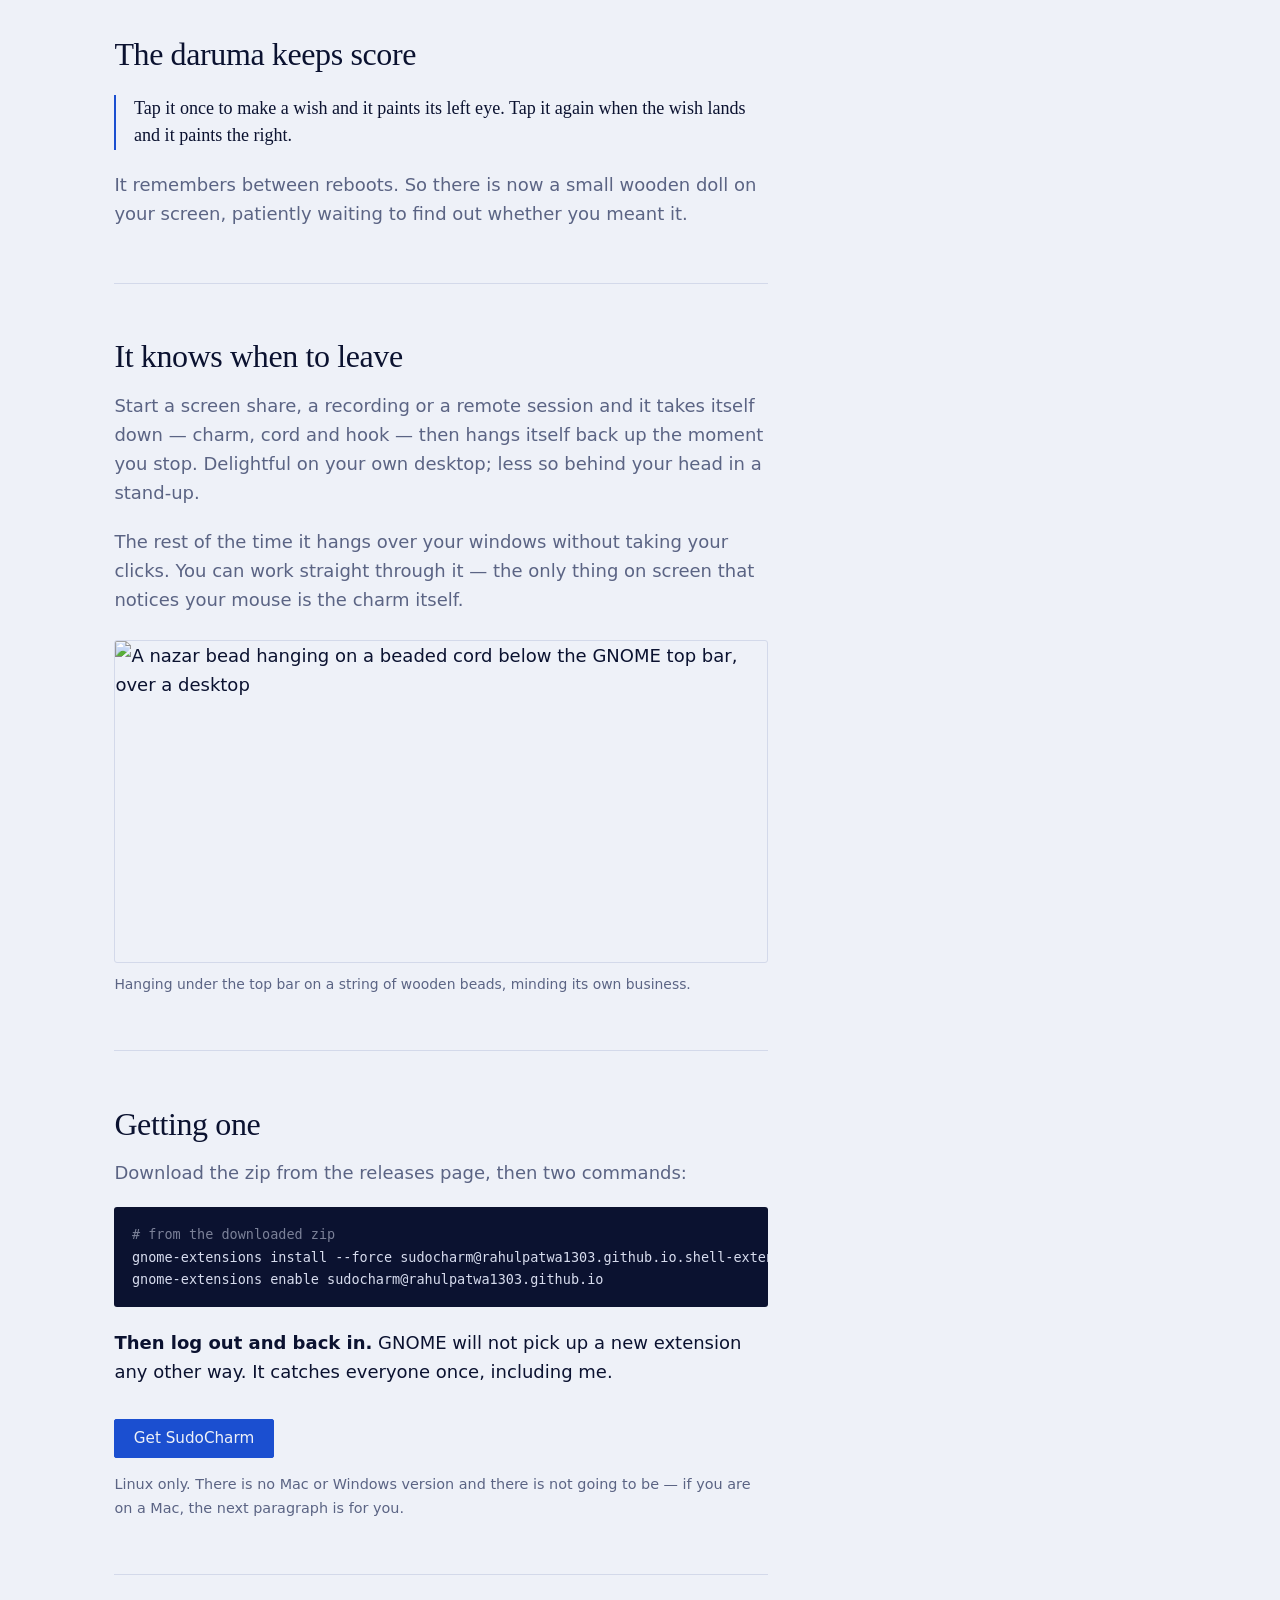
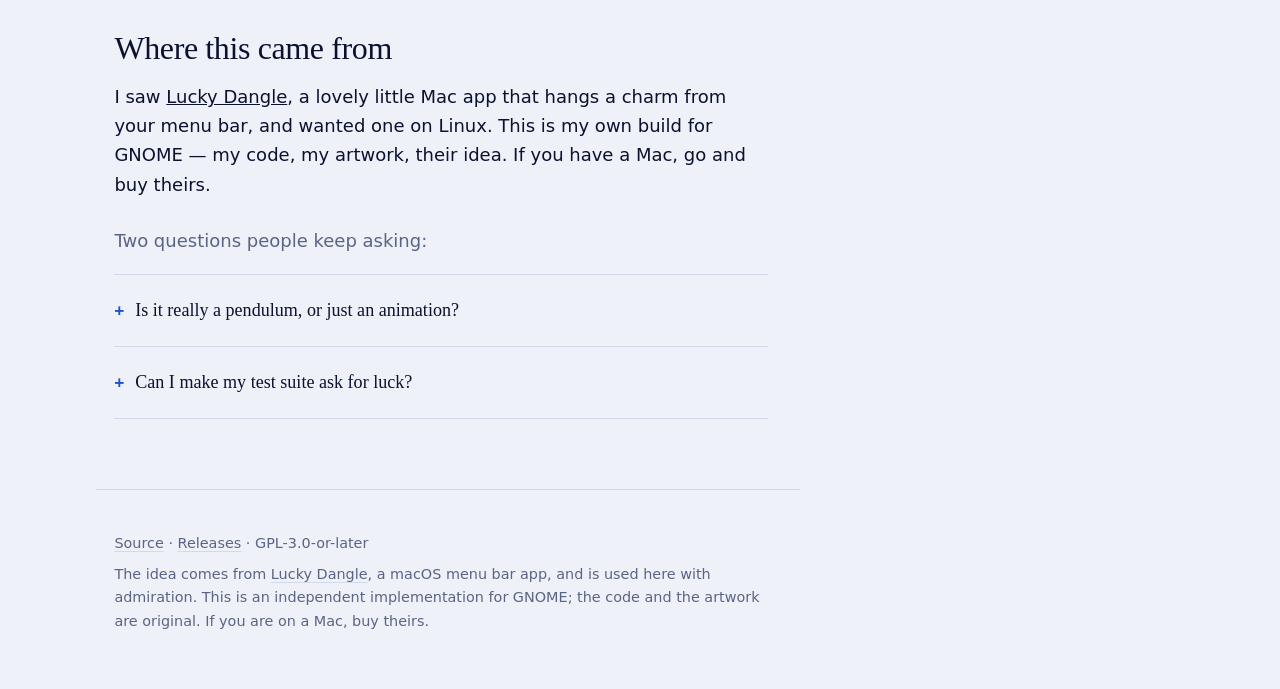
==== commit 196a9317: "Take the UUID to a domain that can be published sudocharm@rahul.local was fine while this was only e" ====
--- a/site/index.template.html
+++ b/site/index.template.html
@@ -399,7 +399,7 @@
   <section id="install">
     <h2>Getting one</h2>
     <p class="lede">Download the zip from the releases page, then two commands:</p>
-<pre><span class="c l"># from the downloaded zip</span><span class="l">gnome-extensions install --force sudocharm@rahul.local.shell-extension.zip</span><span class="l">gnome-extensions enable sudocharm@rahul.local</span></pre>
+<pre><span class="c l"># from the downloaded zip</span><span class="l">gnome-extensions install --force sudocharm@rahulpatwa1303.github.io.shell-extension.zip</span><span class="l">gnome-extensions enable sudocharm@rahulpatwa1303.github.io</span></pre>
     <p style="margin-top:1.3rem"><strong>Then log out and back in.</strong> GNOME will not pick
     up a new extension any other way. It catches everyone once, including me.</p>
     <div class="row">
@@ -475,7 +475,7 @@
            {k:'eyeR', svg:'83.8,48.2,81.7,45.9', hidden:true}] },
   { id:'neko', claim:'Waves good fortune in off the street.<sup>*</sup>', name:'Maneki-neko', origin:'Japan', ritual:'it beckons, three times', hang:0.076,
     story:'A beckoning cat that invites good fortune in. The raised paw is a come-here, not a wave — the gesture reads backwards to most of the world.',
-    parts:[{k:'body', img:'neko-body'}, {k:'paw', img:'neko-paw', pivot:'40.1% 63.9%'}] },
+    parts:[{k:'paw', img:'neko-paw', pivot:'40.1% 63.9%'}, {k:'body', img:'neko-body'}] },
   { id:'horseshoe', claim:'Catches luck, and keeps hold of it.<sup>*</sup>', name:'Horseshoe', origin:'Europe', ritual:'it flips', hang:0.10,
     story:'Iron, luck, and an argument that has run for centuries: ends up to hold the luck in, or ends down to pour it over you. Pick a side.',
     parts:[{k:'body', img:'horseshoe'}] },
@@ -630,12 +630,12 @@
   switch (charm.id) {
     case 'nazar':
       stack.style.transformStyle = 'preserve-3d';
-      anim(stack, [{ transform: 'rotateY(0)' }, { transform: 'rotateY(360deg)' }], 900,
-        { easing: 'cubic-bezier(.5,0,.3,1)' });
+      anim(stack, [{ transform: 'rotateY(0)' }, { transform: 'rotateY(720deg)' }], 900,
+        { easing: 'cubic-bezier(.22,1,.36,1)' });
       return 900;
     case 'hamsa':
       anim(stack, [{ transform: 'scale(1)', filter: 'brightness(1)' },
-                   { transform: 'scale(1.09)', filter: 'brightness(1.35)', offset: .35 },
+                   { transform: 'scale(1.12)', filter: 'brightness(1.3)', offset: .3 },
                    { transform: 'scale(1)', filter: 'brightness(1)' }], 780);
       return 780;
     case 'nimbu': {
@@ -658,25 +658,27 @@
       return 620;
     }
     case 'neko': {
-      const f = [{ transform: 'rotate(0)' }, { transform: 'rotate(-27deg)', offset: .5 }, { transform: 'rotate(0)' }];
+      const f = [{ transform: 'rotate(0)' }, { transform: 'rotate(26deg)', offset: .5 }, { transform: 'rotate(0)' }];
       for (let i = 0; i < 3; i++) { anim(parts.paw, f, 300, { easing: 'ease-in-out' }); await wait(310); }
       return 60;
     }
     case 'horseshoe':
-      stack.style.transformStyle = 'preserve-3d';
-      anim(stack, [{ transform: 'rotateX(0) translateY(0)' },
-                   { transform: 'rotateX(180deg) translateY(-14%)', offset: .45 },
-                   { transform: 'rotateX(360deg) translateY(0)' }], 860,
-        { easing: 'cubic-bezier(.4,0,.3,1)' });
-      return 860;
+      anim(stack, [{ transform: 'rotate(0deg) translateY(0)', offset: 0 },
+                   { transform: 'rotate(360deg) translateY(-24%)', offset: .46 },
+                   { transform: 'rotate(360deg) translateY(0)', offset: .74 },
+                   { transform: 'rotate(360deg) translateY(-7%)', offset: .86 },
+                   { transform: 'rotate(360deg) translateY(0)', offset: 1 }], 1000,
+        { easing: 'linear' });
+      return 1000;
     case 'scarab': {
-      const open = [{ transform: 'rotate(0)' }, { transform: 'rotate(-34deg)' }];
-      anim(parts.wingL, open, 420, { fill: 'forwards' });
-      anim(parts.wingR, open.map(f => ({ transform: f.transform.replace('-', '') })), 420, { fill: 'forwards' });
-      await wait(700);
-      anim(parts.wingL, [...open].reverse(), 380, { fill: 'forwards' });
-      anim(parts.wingR, [...open].reverse().map(f => ({ transform: f.transform.replace('-', '') })), 380, { fill: 'forwards' });
-      return 400;
+      const swing = a => [{ transform: 'rotate(0deg)' }, { transform: `rotate(${a}deg)` }];
+      const back = a => [{ transform: `rotate(${a}deg)` }, { transform: 'rotate(0deg)' }];
+      anim(parts.wingL, swing(34), 420, { fill: 'forwards', easing: 'cubic-bezier(.34,1.56,.64,1)' });
+      anim(parts.wingR, swing(-34), 420, { fill: 'forwards', easing: 'cubic-bezier(.34,1.56,.64,1)' });
+      await wait(680);
+      anim(parts.wingL, back(34), 520, { fill: 'forwards', easing: 'ease-in-out' });
+      anim(parts.wingR, back(-34), 520, { fill: 'forwards', easing: 'ease-in-out' });
+      return 540;
     }
   }
   return 400;
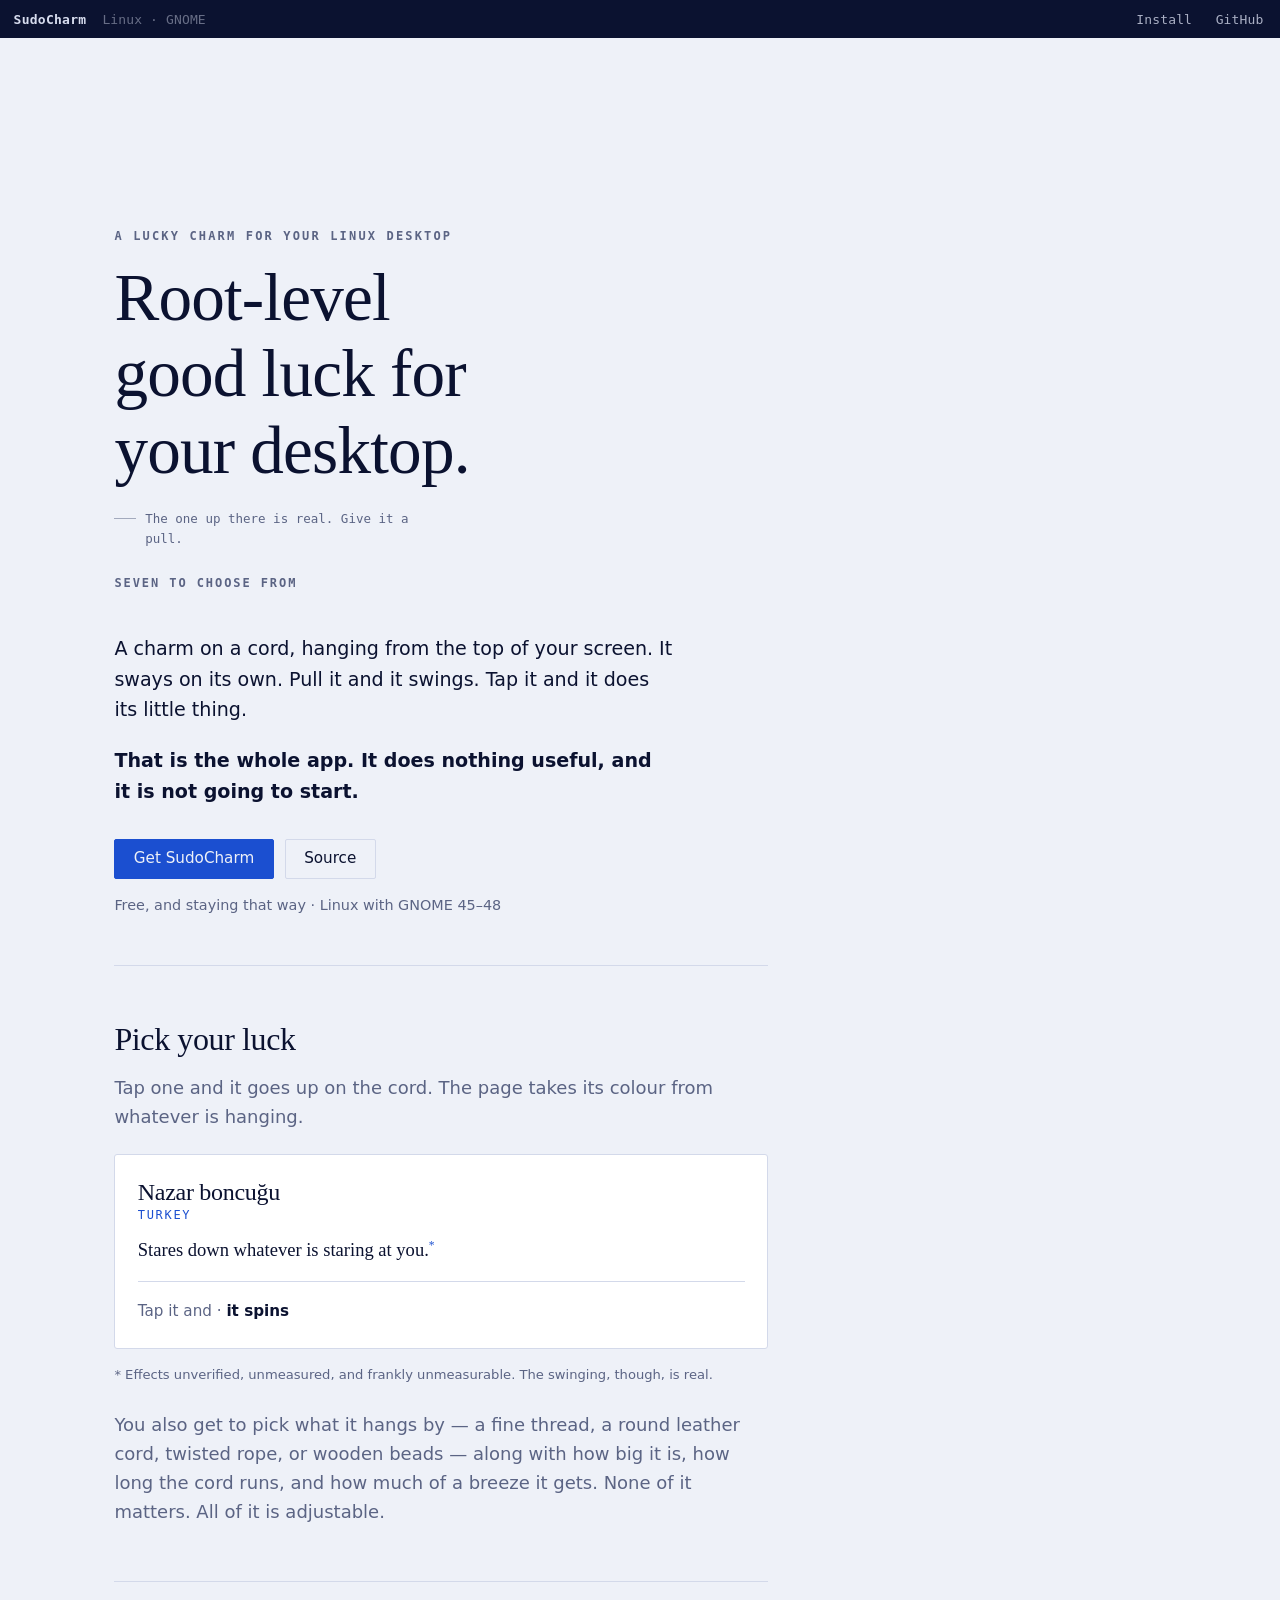
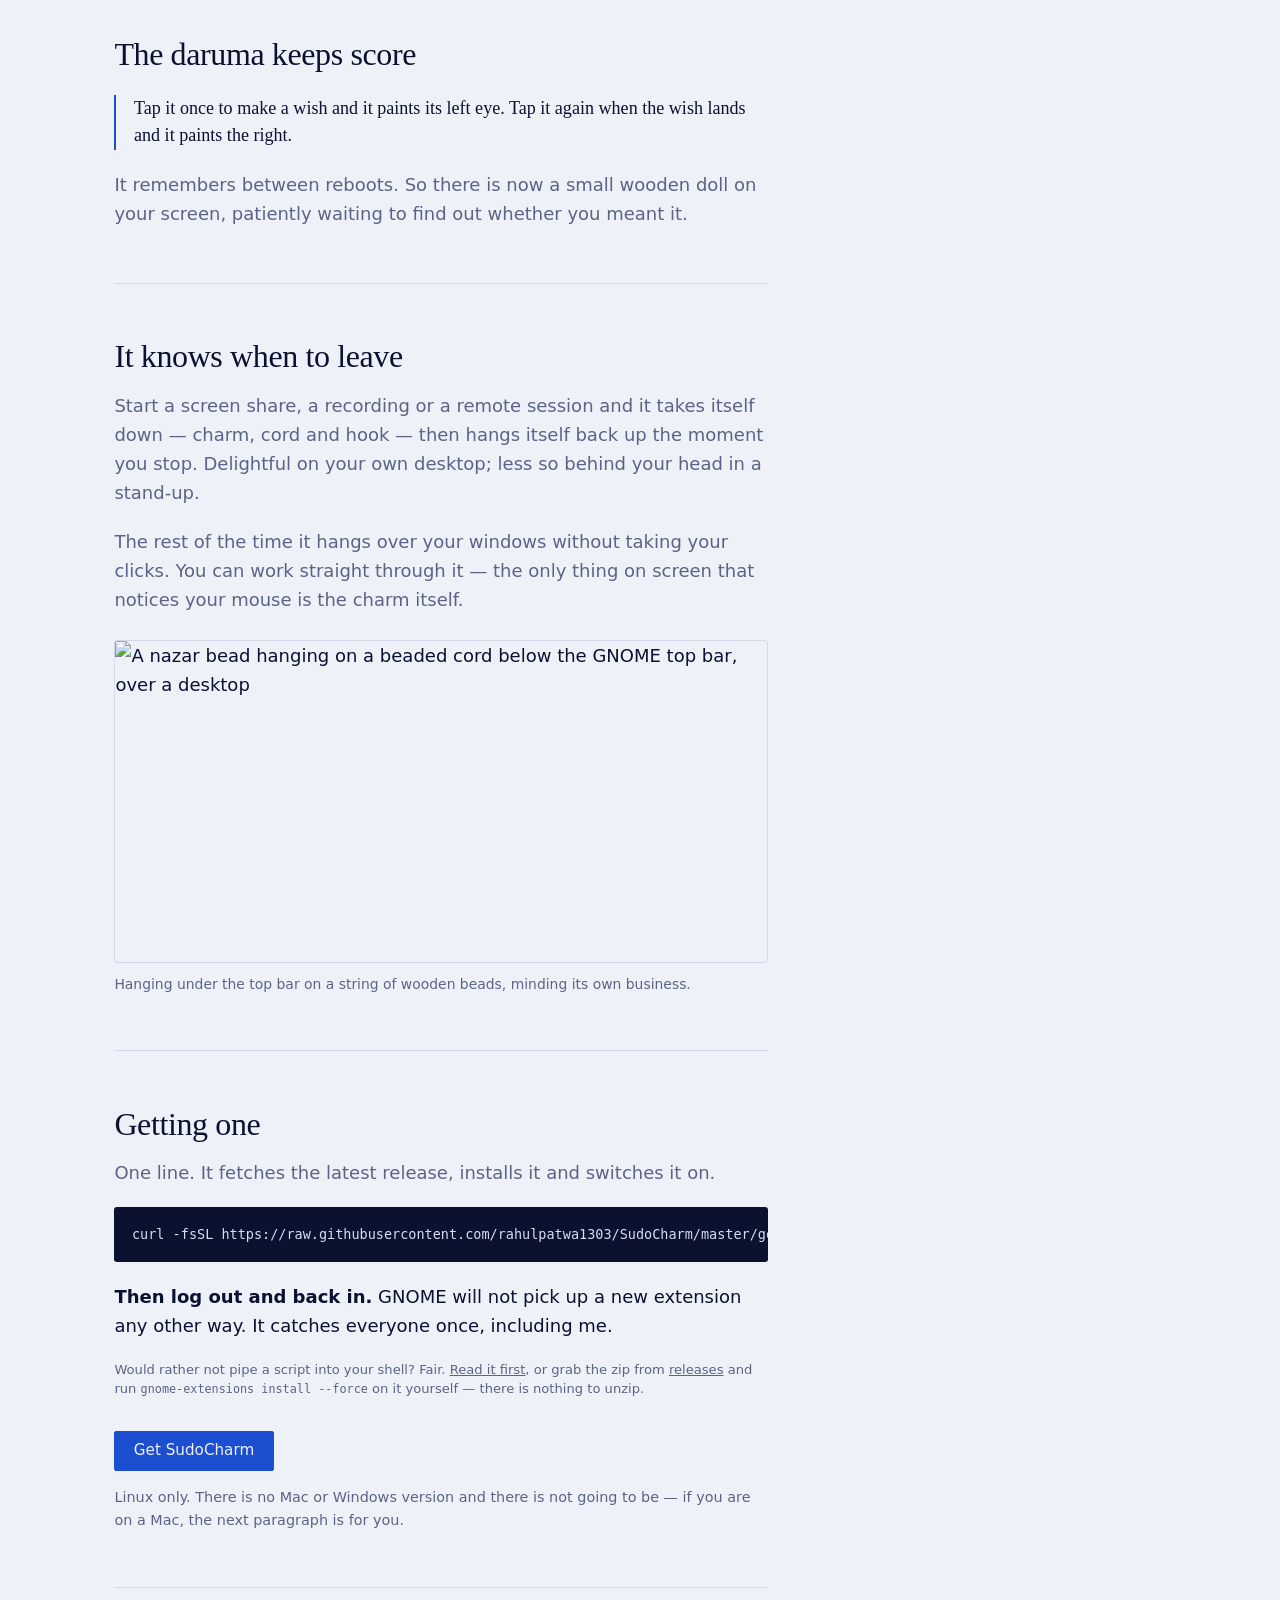
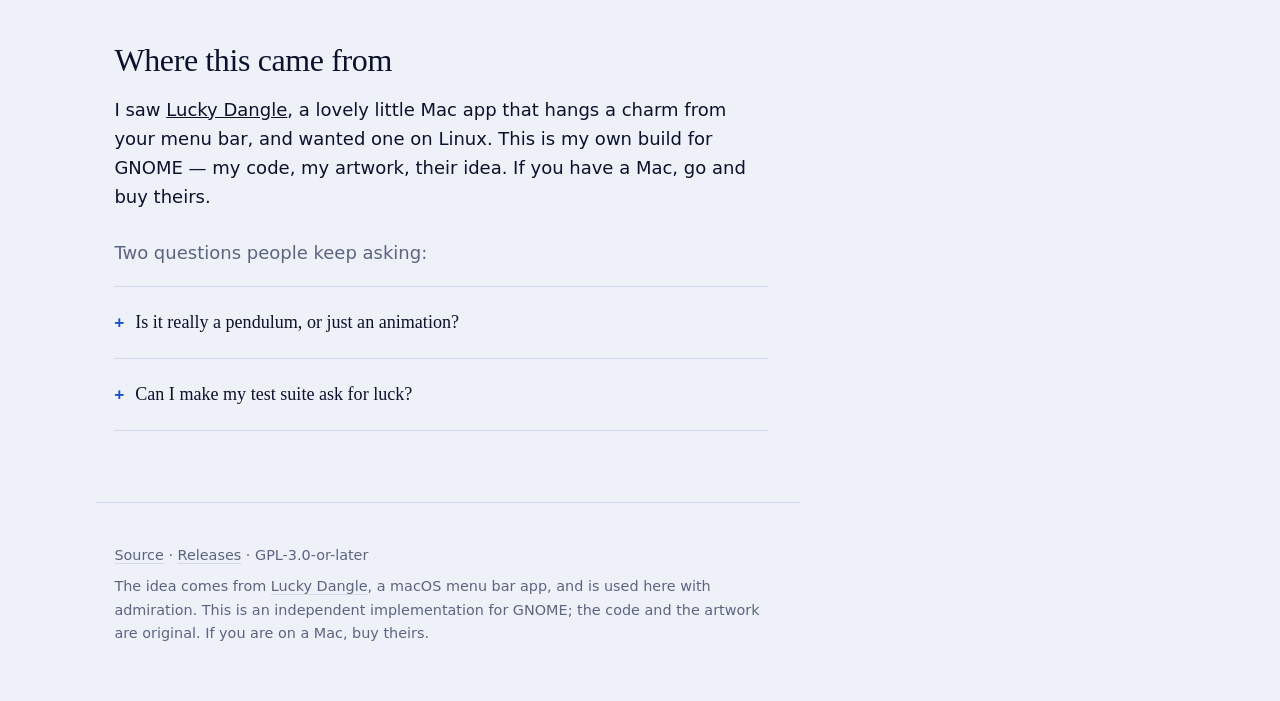
==== commit 575ae4db: "Make installing it one command Download a zip, find it, install it, enable it, then work out that yo" ====
--- a/site/index.template.html
+++ b/site/index.template.html
@@ -398,10 +398,16 @@
 
   <section id="install">
     <h2>Getting one</h2>
-    <p class="lede">Download the zip from the releases page, then two commands:</p>
-<pre><span class="c l"># from the downloaded zip</span><span class="l">gnome-extensions install --force sudocharm@rahulpatwa1303.github.io.shell-extension.zip</span><span class="l">gnome-extensions enable sudocharm@rahulpatwa1303.github.io</span></pre>
+    <p class="lede">One line. It fetches the latest release, installs it and switches it on.</p>
+<pre><span class="l">curl -fsSL https://raw.githubusercontent.com/rahulpatwa1303/SudoCharm/master/get.sh | bash</span></pre>
     <p style="margin-top:1.3rem"><strong>Then log out and back in.</strong> GNOME will not pick
     up a new extension any other way. It catches everyone once, including me.</p>
+    <p class="fine" style="margin-top:1.1rem">Would rather not pipe a script into your shell?
+    Fair. <a href="https://github.com/rahulpatwa1303/SudoCharm/blob/master/get.sh">Read it
+    first</a>, or grab the zip from
+    <a href="https://github.com/rahulpatwa1303/SudoCharm/releases">releases</a> and run
+    <code>gnome-extensions install --force</code> on it yourself &mdash; there is nothing to
+    unzip.</p>
     <div class="row">
       <a class="btn" href="https://github.com/rahulpatwa1303/SudoCharm/releases">Get SudoCharm</a>
     </div>
